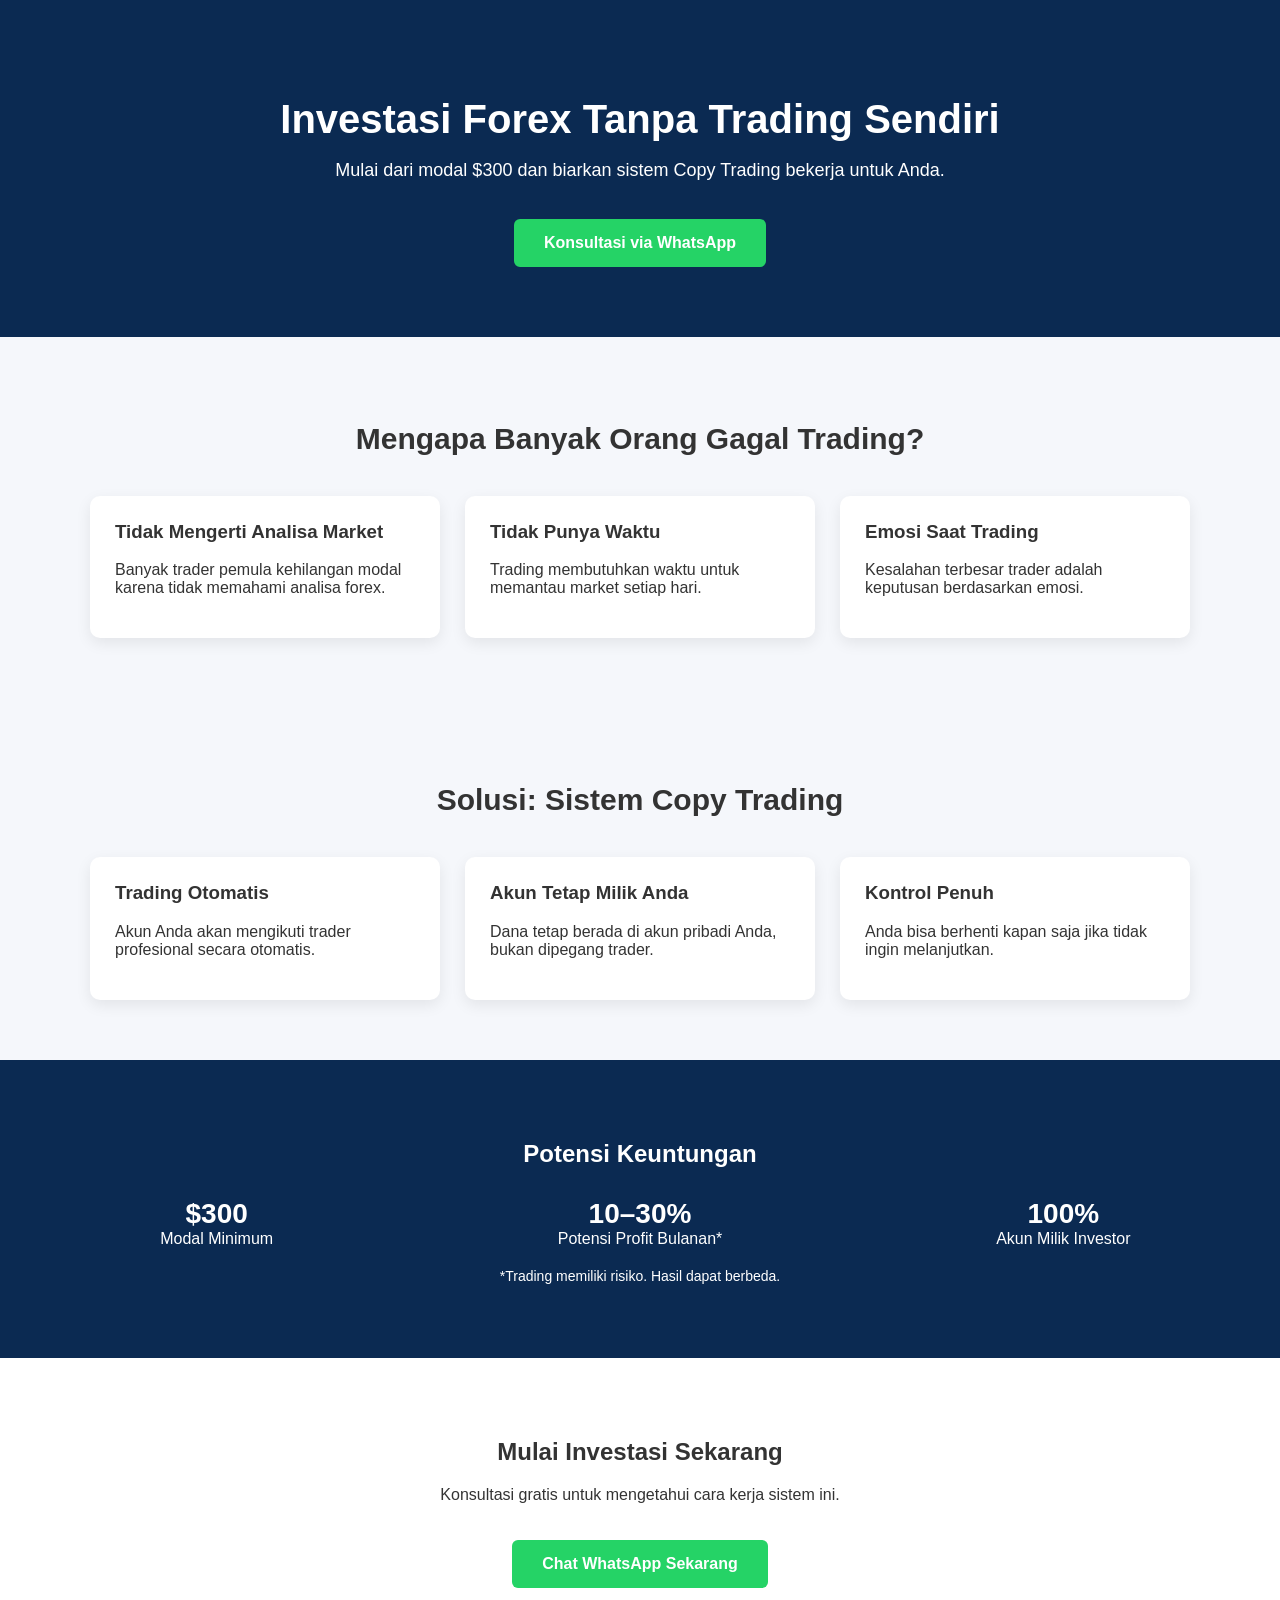
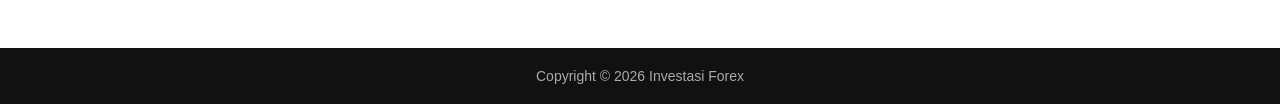
==== index.html @ d02e2322 "Create index.html" ====
<!DOCTYPE html>
<html lang="id">
<head>
<meta charset="UTF-8">
<meta name="viewport" content="width=device-width, initial-scale=1.0">
<title>Investasi Forex Copy Trading</title>

<style>

body{
font-family: Arial, sans-serif;
margin:0;
background:#f5f7fb;
color:#333;
}

.container{
max-width:1100px;
margin:auto;
padding:20px;
}

header{
background:#0b2a52;
color:white;
padding:70px 20px;
text-align:center;
}

header h1{
font-size:40px;
margin-bottom:10px;
}

header p{
font-size:18px;
}

.btn{
display:inline-block;
background:#25D366;
color:white;
padding:15px 30px;
border-radius:6px;
text-decoration:none;
font-weight:bold;
margin-top:20px;
}

.section{
padding:60px 20px;
}

.section h2{
text-align:center;
margin-bottom:40px;
font-size:30px;
}

.grid{
display:grid;
grid-template-columns:repeat(auto-fit,minmax(250px,1fr));
gap:25px;
}

.card{
background:white;
padding:25px;
border-radius:10px;
box-shadow:0 5px 15px rgba(0,0,0,0.08);
}

.card h3{
margin-top:0;
}

.stats{
background:#0b2a52;
color:white;
text-align:center;
padding:60px 20px;
}

.stats h2{
margin-bottom:30px;
}

.stat-grid{
display:grid;
grid-template-columns:repeat(auto-fit,minmax(200px,1fr));
gap:30px;
}

.stat{
font-size:28px;
font-weight:bold;
}

.cta{
background:white;
text-align:center;
padding:60px 20px;
}

.footer{
background:#111;
color:#aaa;
text-align:center;
padding:20px;
font-size:14px;
}

</style>
</head>

<body>

<header>
<h1>Investasi Forex Tanpa Trading Sendiri</h1>
<p>Mulai dari modal $300 dan biarkan sistem Copy Trading bekerja untuk Anda.</p>
<a class="btn" href="https://wa.me/628XXXXXXXXXX">Konsultasi via WhatsApp</a>
</header>

<div class="section container">
<h2>Mengapa Banyak Orang Gagal Trading?</h2>

<div class="grid">

<div class="card">
<h3>Tidak Mengerti Analisa Market</h3>
<p>Banyak trader pemula kehilangan modal karena tidak memahami analisa forex.</p>
</div>

<div class="card">
<h3>Tidak Punya Waktu</h3>
<p>Trading membutuhkan waktu untuk memantau market setiap hari.</p>
</div>

<div class="card">
<h3>Emosi Saat Trading</h3>
<p>Kesalahan terbesar trader adalah keputusan berdasarkan emosi.</p>
</div>

</div>
</div>


<div class="section container">
<h2>Solusi: Sistem Copy Trading</h2>

<div class="grid">

<div class="card">
<h3>Trading Otomatis</h3>
<p>Akun Anda akan mengikuti trader profesional secara otomatis.</p>
</div>

<div class="card">
<h3>Akun Tetap Milik Anda</h3>
<p>Dana tetap berada di akun pribadi Anda, bukan dipegang trader.</p>
</div>

<div class="card">
<h3>Kontrol Penuh</h3>
<p>Anda bisa berhenti kapan saja jika tidak ingin melanjutkan.</p>
</div>

</div>
</div>


<div class="stats">
<h2>Potensi Keuntungan</h2>

<div class="stat-grid">

<div>
<div class="stat">$300</div>
Modal Minimum
</div>

<div>
<div class="stat">10–30%</div>
Potensi Profit Bulanan*
</div>

<div>
<div class="stat">100%</div>
Akun Milik Investor
</div>

</div>

<p style="margin-top:20px;font-size:14px;">*Trading memiliki risiko. Hasil dapat berbeda.</p>
</div>


<div class="cta">
<h2>Mulai Investasi Sekarang</h2>
<p>Konsultasi gratis untuk mengetahui cara kerja sistem ini.</p>

<a class="btn" href="https://wa.me/628XXXXXXXXXX">Chat WhatsApp Sekarang</a>
</div>


<div class="footer">
Copyright © 2026 Investasi Forex
</div>

</body>
</html>
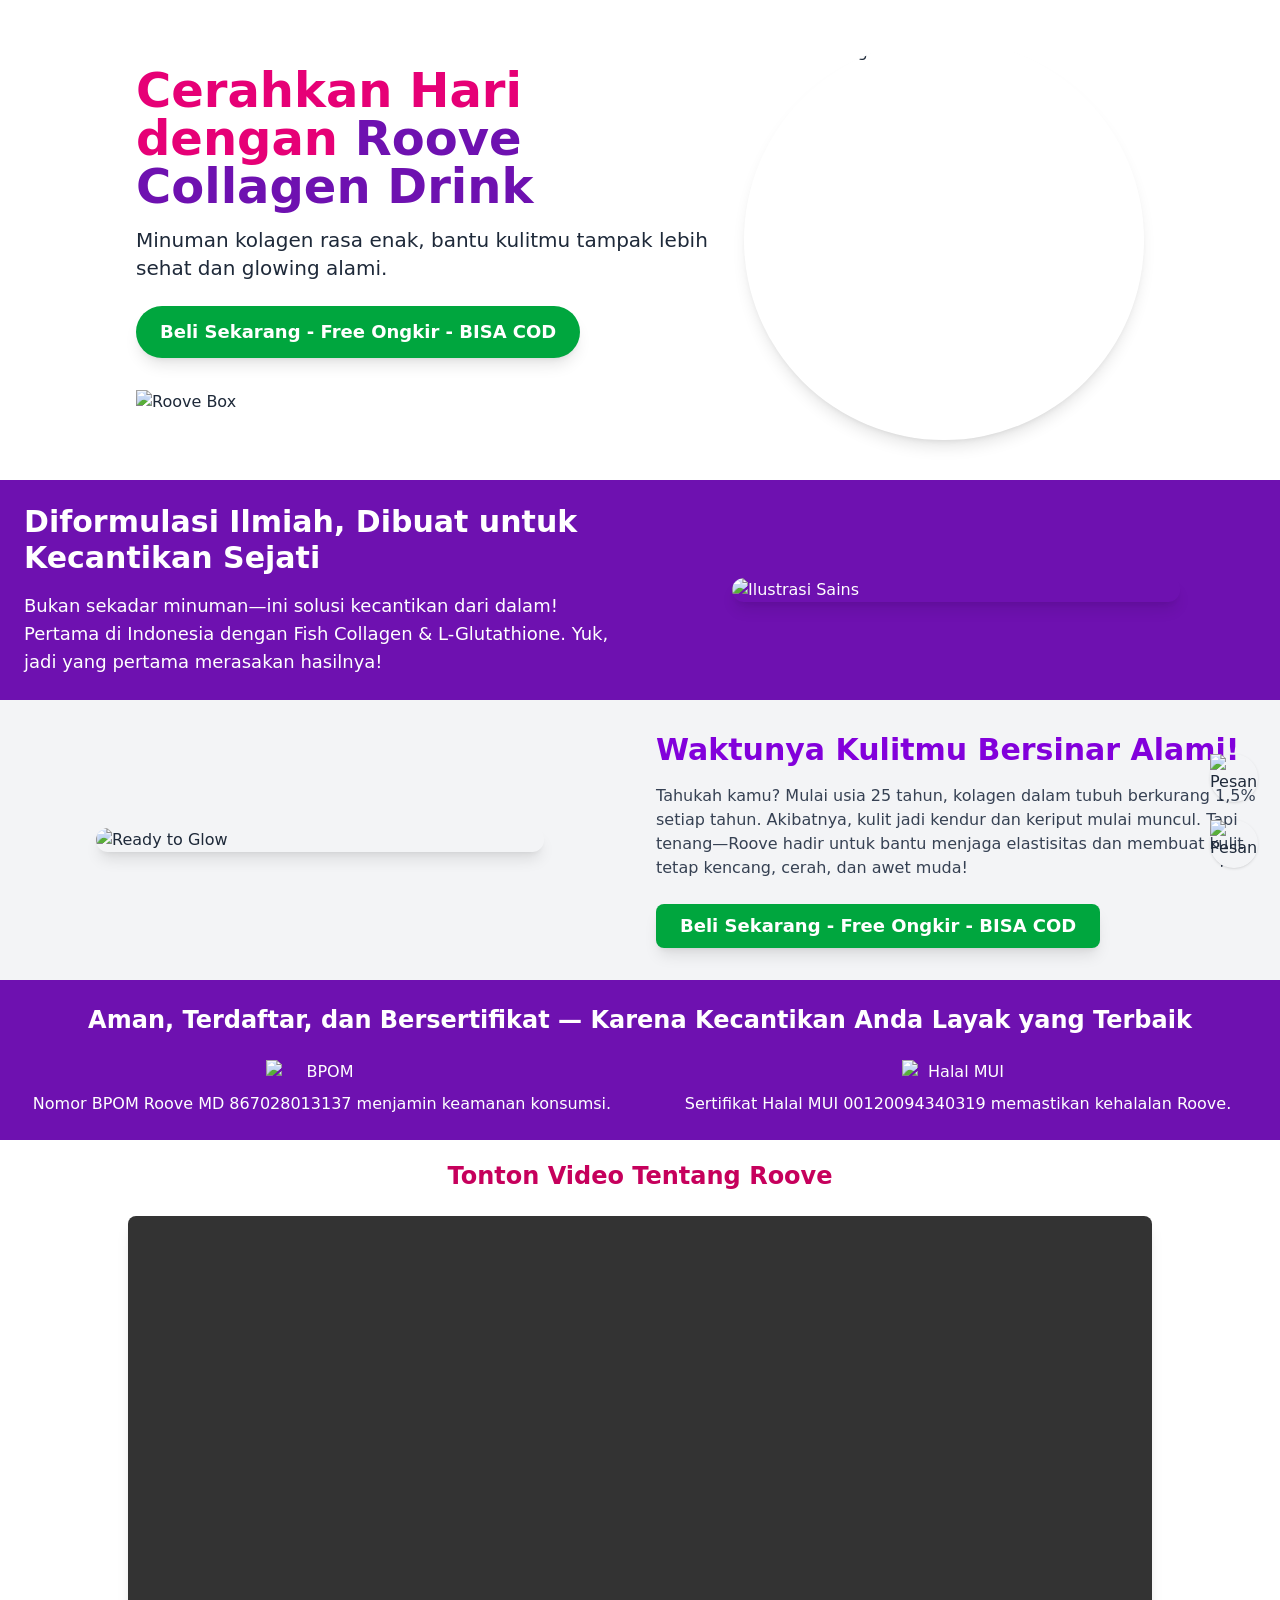
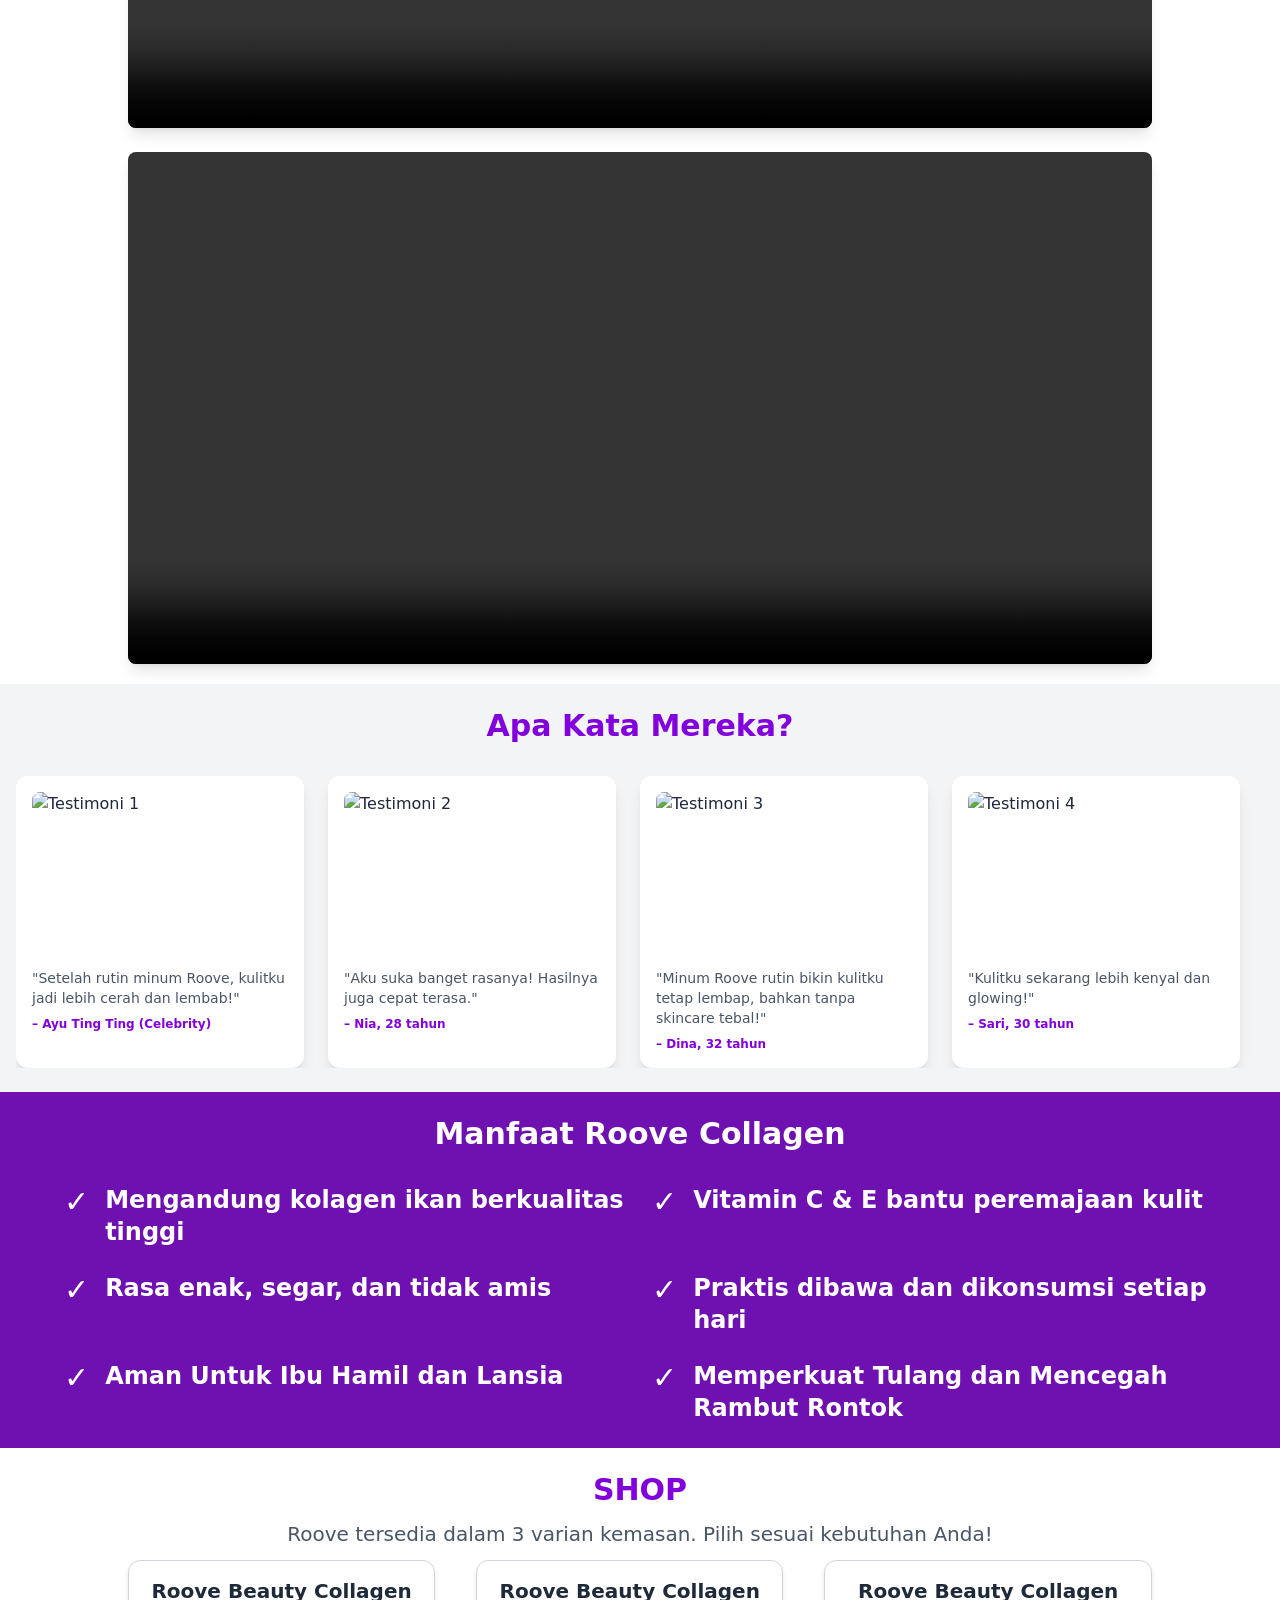
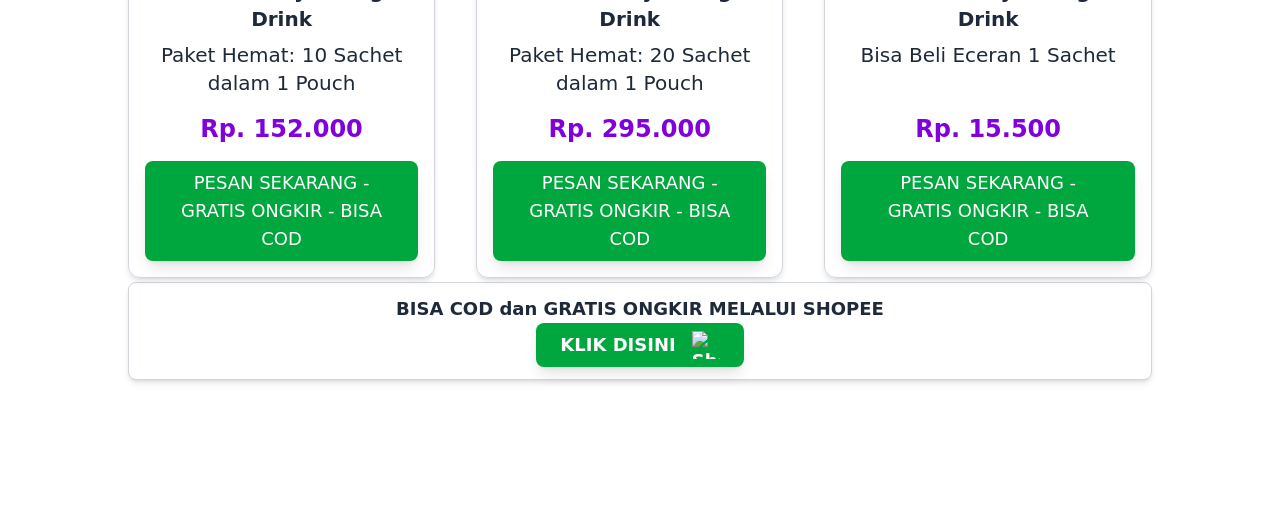
==== commit 5ccaa5a1: "index.html" ====
--- a/index.html
+++ b/index.html
@@ -1,211 +1,761 @@
+
 <!DOCTYPE html>
 <html lang="id">
-<head>
-<meta charset="UTF-8">
-<meta name="viewport" content="width=device-width, initial-scale=1.0">
-<title>Investasi Forex Copy Trading</title>
-
-<style>
-
-body{
-font-family: Arial, sans-serif;
-margin:0;
-background:#f5f7fb;
-color:#333;
-}
-
-.container{
-max-width:1100px;
-margin:auto;
-padding:20px;
-}
-
-header{
-background:#0b2a52;
-color:white;
-padding:70px 20px;
-text-align:center;
-}
-
-header h1{
-font-size:40px;
-margin-bottom:10px;
-}
-
-header p{
-font-size:18px;
-}
-
-.btn{
-display:inline-block;
-background:#25D366;
-color:white;
-padding:15px 30px;
-border-radius:6px;
-text-decoration:none;
-font-weight:bold;
-margin-top:20px;
-}
-
-.section{
-padding:60px 20px;
-}
-
-.section h2{
-text-align:center;
-margin-bottom:40px;
-font-size:30px;
-}
-
-.grid{
-display:grid;
-grid-template-columns:repeat(auto-fit,minmax(250px,1fr));
-gap:25px;
-}
-
-.card{
-background:white;
-padding:25px;
-border-radius:10px;
-box-shadow:0 5px 15px rgba(0,0,0,0.08);
-}
-
-.card h3{
-margin-top:0;
-}
-
-.stats{
-background:#0b2a52;
-color:white;
-text-align:center;
-padding:60px 20px;
-}
-
-.stats h2{
-margin-bottom:30px;
-}
-
-.stat-grid{
-display:grid;
-grid-template-columns:repeat(auto-fit,minmax(200px,1fr));
-gap:30px;
-}
-
-.stat{
-font-size:28px;
-font-weight:bold;
-}
-
-.cta{
-background:white;
-text-align:center;
-padding:60px 20px;
-}
-
-.footer{
-background:#111;
-color:#aaa;
-text-align:center;
-padding:20px;
-font-size:14px;
-}
-
-</style>
-</head>
-
-<body>
-
-<header>
-<h1>Investasi Forex Tanpa Trading Sendiri</h1>
-<p>Mulai dari modal $300 dan biarkan sistem Copy Trading bekerja untuk Anda.</p>
-<a class="btn" href="https://wa.me/628XXXXXXXXXX">Konsultasi via WhatsApp</a>
-</header>
-
-<div class="section container">
-<h2>Mengapa Banyak Orang Gagal Trading?</h2>
-
-<div class="grid">
-
-<div class="card">
-<h3>Tidak Mengerti Analisa Market</h3>
-<p>Banyak trader pemula kehilangan modal karena tidak memahami analisa forex.</p>
-</div>
-
-<div class="card">
-<h3>Tidak Punya Waktu</h3>
-<p>Trading membutuhkan waktu untuk memantau market setiap hari.</p>
-</div>
-
-<div class="card">
-<h3>Emosi Saat Trading</h3>
-<p>Kesalahan terbesar trader adalah keputusan berdasarkan emosi.</p>
-</div>
-
-</div>
-</div>
-
-
-<div class="section container">
-<h2>Solusi: Sistem Copy Trading</h2>
-
-<div class="grid">
-
-<div class="card">
-<h3>Trading Otomatis</h3>
-<p>Akun Anda akan mengikuti trader profesional secara otomatis.</p>
-</div>
-
-<div class="card">
-<h3>Akun Tetap Milik Anda</h3>
-<p>Dana tetap berada di akun pribadi Anda, bukan dipegang trader.</p>
-</div>
-
-<div class="card">
-<h3>Kontrol Penuh</h3>
-<p>Anda bisa berhenti kapan saja jika tidak ingin melanjutkan.</p>
-</div>
-
-</div>
-</div>
-
-
-<div class="stats">
-<h2>Potensi Keuntungan</h2>
-
-<div class="stat-grid">
-
-<div>
-<div class="stat">$300</div>
-Modal Minimum
-</div>
-
-<div>
-<div class="stat">10–30%</div>
-Potensi Profit Bulanan*
-</div>
-
-<div>
-<div class="stat">100%</div>
-Akun Milik Investor
-</div>
-
-</div>
-
-<p style="margin-top:20px;font-size:14px;">*Trading memiliki risiko. Hasil dapat berbeda.</p>
-</div>
-
-
-<div class="cta">
-<h2>Mulai Investasi Sekarang</h2>
-<p>Konsultasi gratis untuk mengetahui cara kerja sistem ini.</p>
-
-<a class="btn" href="https://wa.me/628XXXXXXXXXX">Chat WhatsApp Sekarang</a>
-</div>
-
-
-<div class="footer">
-Copyright © 2026 Investasi Forex
-</div>
-
-</body>
+  <head>
+    <meta charset="UTF-8" />
+    <meta name="viewport" content="width=device-width, initial-scale=1.0" />
+    <meta
+      name="description"
+      content="Dapatkan kulit glowing dan sehat dengan Roove Collagen Drink asli! Promo gratis ongkir + bonus eksklusif. Hubungi kami via WhatsApp atau beli di Shopee sekarang!"
+    />
+    <meta
+      name="keywords"
+      content="Roove Collagen, Minuman Kolagen, Roove Asli, Roove untuk Glowing, Jual Roove, Gratis Ongkir Roove"
+    />
+    <meta name="author" content="Toko Kecantikan Glowing" />
+    <title>Roove Collagen Asli | Glowing Lebih Cepat | Gratis Ongkir</title>
+    <link href="output.css" rel="stylesheet" />
+    <link rel="icon" type="image/png" href="./assets/favicon.jpg" />
+
+    <!-- Framer Motion -->
+    <script src="https://unpkg.com/framer-motion@11.0.3/dist/framer-motion.js"></script>
+
+    <!-- Google tag (gtag.js) -->
+    <script
+      async
+      src="https://www.googletagmanager.com/gtag/js?id=AW-17165045891"
+    ></script>
+    <script>
+      window.dataLayer = window.dataLayer || [];
+      function gtag() {
+        dataLayer.push(arguments);
+      }
+      gtag('js', new Date());
+
+      gtag('config', 'AW-17165045891');
+    </script>
+
+    <style>
+      .fixed-action {
+        position: fixed;
+        bottom: 10px;
+        right: 10px;
+        z-index: 50;
+      }
+      .fixed-action a {
+        margin-bottom: 10px;
+      }
+
+      /* Custom scrollbar */
+      ::-webkit-scrollbar {
+        width: 8px;
+      }
+      ::-webkit-scrollbar-track {
+        background: #f1f1f1;
+      }
+      ::-webkit-scrollbar-thumb {
+        background: #9333ea;
+        border-radius: 4px;
+      }
+      ::-webkit-scrollbar-thumb:hover {
+        background: #7c3aed;
+      }
+
+      /* Smooth scrolling */
+      html {
+        scroll-behavior: smooth;
+      }
+
+      /* Animation classes */
+      .fade-in {
+        opacity: 0;
+        transform: translateY(30px);
+        transition: all 0.8s ease-out;
+      }
+
+      .fade-in.visible {
+        opacity: 1;
+        transform: translateY(0);
+      }
+
+      .slide-in-left {
+        opacity: 0;
+        transform: translateX(-50px);
+        transition: all 0.8s ease-out;
+      }
+
+      .slide-in-left.visible {
+        opacity: 1;
+        transform: translateX(0);
+      }
+
+      .slide-in-right {
+        opacity: 0;
+        transform: translateX(50px);
+        transition: all 0.8s ease-out;
+      }
+
+      .slide-in-right.visible {
+        opacity: 1;
+        transform: translateX(0);
+      }
+
+      .scale-in {
+        opacity: 0;
+        transform: scale(0.8);
+        transition: all 0.6s ease-out;
+      }
+
+      .scale-in.visible {
+        opacity: 1;
+        transform: scale(1);
+      }
+
+      .bounce-in {
+        opacity: 0;
+        transform: scale(0.3);
+        transition: all 0.6s cubic-bezier(0.68, -0.55, 0.265, 1.55);
+      }
+
+      .bounce-in.visible {
+        opacity: 1;
+        transform: scale(1);
+      }
+
+      /* Hover effects */
+      .hover-lift {
+        transition: all 0.3s ease;
+      }
+
+      .hover-lift:hover {
+        transform: translateY(-10px);
+        box-shadow: 0 20px 40px rgba(0, 0, 0, 0.1);
+      }
+
+      .hover-glow {
+        transition: all 0.3s ease;
+      }
+
+      .hover-glow:hover {
+        box-shadow: 0 0 30px rgba(147, 51, 234, 0.3);
+      }
+
+      /* Floating animation */
+      @keyframes float {
+        0%,
+        100% {
+          transform: translateY(0px);
+        }
+        50% {
+          transform: translateY(-20px);
+        }
+      }
+
+      .float {
+        animation: float 6s ease-in-out infinite;
+      }
+
+      /* Pulse glow */
+      @keyframes pulse-glow {
+        0%,
+        100% {
+          box-shadow: 0 0 20px rgba(147, 51, 234, 0.3);
+        }
+        50% {
+          box-shadow: 0 0 40px rgba(147, 51, 234, 0.6);
+        }
+      }
+
+      .pulse-glow {
+        animation: pulse-glow 2s ease-in-out infinite;
+      }
+
+      /* Stagger animation for testimonials */
+      .stagger-item {
+        opacity: 0;
+        transform: translateY(30px);
+        transition: all 0.6s ease-out;
+      }
+
+      .stagger-item.visible {
+        opacity: 1;
+        transform: translateY(0);
+      }
+
+      /* Stagger delay */
+      .stagger-item:nth-child(1) {
+        transition-delay: 0.1s;
+      }
+      .stagger-item:nth-child(2) {
+        transition-delay: 0.2s;
+      }
+      .stagger-item:nth-child(3) {
+        transition-delay: 0.3s;
+      }
+      .stagger-item:nth-child(4) {
+        transition-delay: 0.4s;
+      }
+      .stagger-item:nth-child(5) {
+        transition-delay: 0.5s;
+      }
+      .stagger-item:nth-child(6) {
+        transition-delay: 0.6s;
+      }
+      .stagger-item:nth-child(7) {
+        transition-delay: 0.7s;
+      }
+    </style>
+  </head>
+  <body class="bg-white text-gray-800">
+    <!-- Hero Section -->
+    <section id="hero" class="py-10 px-4 text-center overflow-hidden">
+      <div
+        class="container mx-auto flex flex-col md:flex-row-reverse items-center justify-center gap-8 text-center md:text-left"
+      >
+        <!-- Gambar Ayu -->
+        <div class="fade-in slide-in-right">
+          <img
+            src="./assets/ayu-ting-ting.webp"
+            alt="Ayu Ting Ting"
+            class="w-80 h-80 md:w-[400px] md:h-[400px] rounded-full mx-auto md:mx-0 shadow-lg hover-lift float"
+          />
+        </div>
+
+        <!-- Konten Teks -->
+        <div class="max-w-xl fade-in slide-in-left">
+          <h1 class="text-3xl md:text-5xl font-bold text-pink-600">
+            Cerahkan Hari dengan
+            <span class="text-purple-800"> Roove Collagen Drink </span>
+          </h1>
+          <p class="mt-4 text-lg md:text-xl">
+            Minuman kolagen rasa enak, bantu kulitmu tampak lebih sehat dan
+            glowing alami.
+          </p>
+          <a
+            href="https://wa.me/6285883875292"
+            class="mt-6 inline-block bg-green-600 hover:bg-green-700 text-white font-semibold py-3 px-6 rounded-full shadow-lg transition-all duration-300 hover:scale-105 text-[14px] md:text-lg active:scale-95 animate-pulse hover-glow pulse-glow"
+          >
+            Beli Sekarang - Free Ongkir - BISA COD
+          </a>
+
+          <!-- Gambar Produk -->
+          <div class="mt-8 scale-in">
+            <img
+              src="./assets/roove-minuman-kecantikan.webp"
+              alt="Roove Box"
+              class="mx-auto md:mx-0 w-full md:w-1/2 max-w-md object-cover hover-lift"
+            />
+          </div>
+        </div>
+      </div>
+    </section>
+
+    <!-- Diformulasi Ilmiah, Dibuat untuk Kecantikan Sejati Section -->
+    <section class="bg-purple-800 text-white py-6 overflow-hidden">
+      <div
+        class="container mx-auto px-6 grid md:grid-cols-2 gap-8 items-center"
+      >
+        <div class="fade-in slide-in-left">
+          <h2 class="text-3xl font-bold mb-4">
+            Diformulasi Ilmiah, Dibuat untuk Kecantikan Sejati
+          </h2>
+          <p class="text-lg">
+            Bukan sekadar minuman—ini solusi kecantikan dari dalam! Pertama di
+            Indonesia dengan Fish Collagen & L-Glutathione. Yuk, jadi yang
+            pertama merasakan hasilnya!
+          </p>
+        </div>
+        <div class="flex justify-center fade-in slide-in-right">
+          <img
+            src="./assets/isi-roove.webp"
+            alt="Ilustrasi Sains"
+            class="w-full max-w-md rounded-xl shadow-lg hover-lift"
+          />
+        </div>
+      </div>
+    </section>
+
+    <!-- Waktunya Kulitmu Bersinar Alami! Section -->
+    <section class="bg-gray-100 py-8 overflow-hidden">
+      <div
+        class="container mx-auto px-4 grid md:grid-cols-2 gap-8 items-center"
+      >
+        <div class="fade-in slide-in-left">
+          <img
+            src="./assets/glowing.webp"
+            alt="Ready to Glow"
+            class="w-full max-w-md mx-auto rounded-xl shadow-lg hover-lift"
+          />
+        </div>
+        <div class="fade-in slide-in-right">
+          <h2 class="text-3xl font-bold text-purple-700 mb-4">
+            Waktunya Kulitmu Bersinar Alami!
+          </h2>
+          <p class="text-gray-700 mb-6">
+            Tahukah kamu? Mulai usia 25 tahun, kolagen dalam tubuh berkurang
+            1,5% setiap tahun. Akibatnya, kulit jadi kendur dan keriput mulai
+            muncul. Tapi tenang—Roove hadir untuk bantu menjaga elastisitas dan
+            membuat kulit tetap kencang, cerah, dan awet muda!
+          </p>
+          <a
+            href="https://wa.me/6285883875292"
+            class="inline-block bg-green-600 hover:bg-green-700 text-white font-semibold shadow-lg transition-all duration-300 hover:scale-105 py-2 px-6 rounded-lg text-[14px] md:text-lg active:scale-95 animate-pulse hover-glow"
+            >Beli Sekarang - Free Ongkir - BISA COD</a
+          >
+        </div>
+      </div>
+    </section>
+
+    <!-- Sertifikasi Section -->
+    <section class="bg-purple-800 text-white py-6 overflow-hidden">
+      <div class="container mx-auto px-4 text-center">
+        <h2 class="text-2xl font-bold mb-6 fade-in">
+          Aman, Terdaftar, dan Bersertifikat — Karena Kecantikan Anda Layak yang
+          Terbaik
+        </h2>
+        <div class="grid grid-cols-1 md:grid-cols-2 gap-6">
+          <div class="fade-in scale-in">
+            <img
+              src="./assets/BPOM.webp"
+              alt="BPOM"
+              class="mx-auto max-w-28 mb-2 hover-lift"
+            />
+            <p class="text-md">
+              Nomor BPOM Roove MD 867028013137 menjamin keamanan konsumsi.
+            </p>
+          </div>
+          <div class="fade-in scale-in">
+            <img
+              src="./assets/halal.webp"
+              alt="Halal MUI"
+              class="mx-auto max-w-28 mb-2 hover-lift"
+            />
+            <p class="text-md">
+              Sertifikat Halal MUI 00120094340319 memastikan kehalalan Roove.
+            </p>
+          </div>
+        </div>
+      </div>
+    </section>
+
+    <!-- Video Section -->
+    <section class="bg-white py-5 overflow-hidden">
+      <div class="container mx-auto text-center px-4">
+        <h3 class="text-2xl font-bold text-pink-700 mb-6 fade-in">
+          Tonton Video Tentang Roove
+        </h3>
+
+        <div class="space-y-6 max-w-5xl mx-auto">
+          <div class="fade-in slide-in-left">
+            <video
+              class="w-full rounded-lg shadow-lg hover-lift"
+              src="./assets/liputan-roove.mp4"
+              autoplay
+              controls
+              loop
+            ></video>
+          </div>
+          <div class="fade-in slide-in-right">
+            <video
+              class="w-full rounded-lg shadow-lg hover-lift"
+              src="./assets/Testimoni1.mp4"
+              autoplay
+              controls
+              loop
+            ></video>
+          </div>
+        </div>
+      </div>
+    </section>
+
+    <!-- Testimoni Section -->
+    <section class="bg-gray-100 py-6 overflow-hidden">
+      <div class="container mx-auto px-4">
+        <h2 class="text-3xl font-bold text-center text-purple-700 mb-8 fade-in">
+          Apa Kata Mereka?
+        </h2>
+
+        <div class="overflow-x-auto">
+          <div class="flex gap-6 w-max">
+            <!-- Testimoni 1 -->
+            <div
+              class="bg-white shadow-lg rounded-xl p-4 w-72 flex-shrink-0 stagger-item hover-lift hover-glow"
+            >
+              <img
+                src="./assets/ayu-ting-ting.webp"
+                alt="Testimoni 1"
+                class="rounded-lg mb-4 w-full h-40 object-cover"
+              />
+              <p class="text-sm text-gray-600 mb-2">
+                "Setelah rutin minum Roove, kulitku jadi lebih cerah dan
+                lembab!"
+              </p>
+              <p class="text-xs font-semibold text-purple-700">
+                – Ayu Ting Ting (Celebrity)
+              </p>
+            </div>
+
+            <!-- Testimoni 2 -->
+            <div
+              class="bg-white shadow-lg rounded-xl p-4 w-72 flex-shrink-0 stagger-item hover-lift hover-glow"
+            >
+              <img
+                src="./assets/testimoni2.webp"
+                alt="Testimoni 2"
+                class="rounded-lg mb-4 w-full h-40 object-cover"
+              />
+              <p class="text-sm text-gray-600 mb-2">
+                "Aku suka banget rasanya! Hasilnya juga cepat terasa."
+              </p>
+              <p class="text-xs font-semibold text-purple-700">
+                – Nia, 28 tahun
+              </p>
+            </div>
+
+            <!-- Testimoni 3 -->
+            <div
+              class="bg-white shadow-lg rounded-xl p-4 w-72 flex-shrink-0 stagger-item hover-lift hover-glow"
+            >
+              <img
+                src="./assets/testimoni3.webp"
+                alt="Testimoni 3"
+                class="rounded-lg mb-4 w-full h-40 object-cover"
+              />
+              <p class="text-sm text-gray-600 mb-2">
+                "Minum Roove rutin bikin kulitku tetap lembap, bahkan tanpa
+                skincare tebal!"
+              </p>
+              <p class="text-xs font-semibold text-purple-700">
+                – Dina, 32 tahun
+              </p>
+            </div>
+
+            <!-- Testimoni 4 -->
+            <div
+              class="bg-white shadow-lg rounded-xl p-4 w-72 flex-shrink-0 stagger-item hover-lift hover-glow"
+            >
+              <img
+                src="./assets/testimoni4.webp"
+                alt="Testimoni 4"
+                class="rounded-lg mb-4 w-full h-40 object-cover"
+              />
+              <p class="text-sm text-gray-600 mb-2">
+                "Kulitku sekarang lebih kenyal dan glowing!"
+              </p>
+              <p class="text-xs font-semibold text-purple-700">
+                – Sari, 30 tahun
+              </p>
+            </div>
+
+            <!-- Testimoni 5 -->
+            <div
+              class="bg-white shadow-lg rounded-xl p-4 w-72 flex-shrink-0 stagger-item hover-lift hover-glow"
+            >
+              <img
+                src="./assets/testimoni5.webp"
+                alt="Testimoni 3"
+                class="rounded-lg mb-4 w-full h-40 object-cover"
+              />
+              <p class="text-sm text-gray-600 mb-2">
+                "Roove bantu banget jaga kelembapan kulitku!"
+              </p>
+              <p class="text-xs font-semibold text-purple-700">
+                – Sri, 38 tahun
+              </p>
+            </div>
+
+            <!-- Testimoni 6 -->
+            <div
+              class="bg-white shadow-lg rounded-xl p-4 w-72 flex-shrink-0 stagger-item hover-lift hover-glow"
+            >
+              <img
+                src="./assets/testimoni6.webp"
+                alt="Testimoni 3"
+                class="rounded-lg mb-4 w-full h-40 object-cover"
+              />
+              <p class="text-sm text-gray-600 mb-2">
+                "Roove benar-benar bikin kulit terasa lebih halus dan
+                terhidrasi!"
+              </p>
+              <p class="text-xs font-semibold text-purple-700">
+                – Bilqis, 26 tahun
+              </p>
+            </div>
+
+            <!-- Testimoni 7 -->
+            <div
+              class="bg-white shadow-lg rounded-xl p-4 w-72 flex-shrink-0 stagger-item hover-lift hover-glow"
+            >
+              <img
+                src="./assets/testimoni1.webp"
+                alt="Testimoni 3"
+                class="rounded-lg mb-4 w-full h-40 object-cover"
+              />
+              <p class="text-sm text-gray-600 mb-2">
+                "Kulitku sekarang terasa lebih segar dan nggak gampang kering,
+                semua berkat Roove!"
+              </p>
+              <p class="text-xs font-semibold text-purple-700">
+                – Dewi, 40 tahun
+              </p>
+            </div>
+          </div>
+        </div>
+      </div>
+    </section>
+
+    <!-- Manfaat Section -->
+    <section id="manfaat" class="py-6 px-6 bg-purple-800 overflow-hidden">
+      <h2 class="text-2xl md:text-3xl font-bold text-center text-white fade-in">
+        Manfaat Roove Collagen
+      </h2>
+      <div class="grid md:grid-cols-2 gap-4 md:gap-6 mt-8 max-w-6xl mx-auto">
+        <div
+          class="flex items-start space-x-4 text-white fade-in slide-in-left"
+        >
+          <span class="text-white text-3xl">✓</span>
+          <p class="text-lg md:text-2xl font-bold">
+            Mengandung kolagen ikan berkualitas tinggi
+          </p>
+        </div>
+        <div
+          class="flex items-start space-x-4 text-white fade-in slide-in-right"
+        >
+          <span class="text-white text-3xl">✓</span>
+          <p class="text-lg md:text-2xl font-bold">
+            Vitamin C & E bantu peremajaan kulit
+          </p>
+        </div>
+        <div
+          class="flex items-start space-x-4 text-white fade-in slide-in-left"
+        >
+          <span class="text-white text-3xl">✓</span>
+          <p class="text-lg md:text-2xl font-bold">
+            Rasa enak, segar, dan tidak amis
+          </p>
+        </div>
+        <div
+          class="flex items-start space-x-4 text-white fade-in slide-in-right"
+        >
+          <span class="text-white text-3xl">✓</span>
+          <p class="text-lg md:text-2xl font-bold">
+            Praktis dibawa dan dikonsumsi setiap hari
+          </p>
+        </div>
+        <div
+          class="flex items-start space-x-4 text-white fade-in slide-in-left"
+        >
+          <span class="text-white text-3xl">✓</span>
+          <p class="text-lg md:text-2xl font-bold">
+            Aman Untuk Ibu Hamil dan Lansia
+          </p>
+        </div>
+        <div
+          class="flex items-start space-x-4 text-white fade-in slide-in-right"
+        >
+          <span class="text-white text-3xl">✓</span>
+          <p class="text-lg md:text-2xl font-bold">
+            Memperkuat Tulang dan Mencegah Rambut Rontok
+          </p>
+        </div>
+      </div>
+    </section>
+
+    <!-- SHOP Section -->
+    <section class="relative bg-white py-6 overflow-hidden" id="order">
+      <div class="container max-w-screen-lg mx-auto text-center relative z-10">
+        <h2 class="text-3xl font-bold text-purple-700 mb-3 fade-in">SHOP</h2>
+        <p class="text-xl mb-3 text-gray-600 fade-in">
+          Roove tersedia dalam 3 varian kemasan. Pilih sesuai kebutuhan Anda!
+        </p>
+        <div
+          class="flex flex-col items-center md:flex-row md:items-stretch flex-wrap justify-between gap-3"
+        >
+          <!-- Card 1 -->
+          <div
+            class="border border-gray-300 rounded-xl p-4 shadow-md w-[330px] md:w-[48%] lg:w-[30%] fade-in slide-in-left hover-lift hover-glow"
+          >
+            <h3 class="text-xl font-semibold mb-2">
+              Roove Beauty Collagen Drink
+            </h3>
+            <p class="mb-4 text-xl">Paket Hemat: 10 Sachet dalam 1 Pouch</p>
+            <p class="text-2xl font-bold text-purple-700 mb-4">Rp. 152.000</p>
+            <a
+              href="https://wa.me/6285883875292"
+              class="inline-block bg-green-600 hover:bg-green-700 text-white py-2 px-6 rounded-lg shadow-lg transition-all duration-300 hover:scale-105 text-lg active:scale-95 animate-pulse hover-glow"
+            >
+              PESAN SEKARANG - GRATIS ONGKIR - BISA COD
+            </a>
+          </div>
+
+          <!-- Card 2 -->
+          <div
+            class="border border-gray-300 rounded-xl p-4 shadow-md w-[330px] md:w-[48%] lg:w-[30%] fade-in scale-in hover-lift hover-glow"
+          >
+            <h3 class="text-xl font-semibold mb-2">
+              Roove Beauty Collagen Drink
+            </h3>
+            <p class="mb-4 text-xl">Paket Hemat: 20 Sachet dalam 1 Pouch</p>
+            <p class="text-2xl font-bold text-purple-700 mb-4">Rp. 295.000</p>
+            <a
+              href="https://wa.me/6285883875292"
+              class="inline-block bg-green-600 hover:bg-green-700 text-white py-2 px-6 rounded-lg shadow-lg transition-all duration-300 hover:scale-105 text-lg active:scale-95 animate-pulse hover-glow"
+            >
+              PESAN SEKARANG - GRATIS ONGKIR - BISA COD
+            </a>
+          </div>
+
+          <!-- Card 3 (Tambahan) -->
+          <div
+            class="border border-gray-300 rounded-xl p-4 shadow-md w-[330px] md:w-[48%] lg:w-[32%] fade-in slide-in-right hover-lift hover-glow"
+          >
+            <h3 class="text-xl font-semibold mb-2">
+              Roove Beauty Collagen Drink
+            </h3>
+            <p class="mb-4 text-xl">Bisa Beli Eceran 1 Sachet</p>
+            <p class="text-2xl font-bold text-purple-700 mt-11">Rp. 15.500</p>
+            <a
+              href="https://wa.me/6285883875292"
+              class="inline-block bg-green-600 hover:bg-green-700 text-white py-2 px-6 rounded-lg shadow-lg transition-all duration-300 hover:scale-105 text-lg active:scale-95 animate-pulse hover-glow mt-4"
+            >
+              PESAN SEKARANG - GRATIS ONGKIR - BISA COD
+            </a>
+          </div>
+        </div>
+      </div>
+
+      <!-- 👇 Ditaruh di luar .container agar bisa full width -->
+      <p
+        class="bg-white text-lg shadow-md p-3 mt-1 w-[330px] md:w-[1024px] mx-auto rounded-lg text-center border-t border-b border-gray-300 border-[1px] font-bold fade-in bounce-in"
+      >
+        BISA COD dan GRATIS ONGKIR MELALUI SHOPEE <br />
+        <a
+          href="https://s.shopee.co.id/4AnkvBBvrE"
+          target="_blank"
+          class="relative z-[99] inline-flex bg-green-600 hover:bg-green-700 text-white py-2 px-6 rounded-lg shadow-lg active:scale-95 animate-pulse gap-4 hover-glow transition-all duration-300 hover:scale-105"
+        >
+          KLIK DISINI
+          <img src="./assets/shopee.webp" alt="Shopee" class="w-7 h-7" />
+        </a>
+      </p>
+    </section>
+
+    <!-- Fixed WhatsApp & Shopee -->
+    <div
+      class="fixed-action flex flex-col items-end gap-2 w-screen mx-auto p-3"
+    >
+      <a
+        href="https://wa.me/6285883875292"
+        target="_blank"
+        class="rounded-full shadow hover:opacity-80 transition-all duration-300 hover:scale-110"
+      >
+        <img
+          src="./assets/whatsapp.webp"
+          alt="Pesan via WhatsApp"
+          class="w-12 h-12 object-contain"
+        />
+      </a>
+
+      <a
+        href="https://s.shopee.co.id/4AnkvBBvrE"
+        target="_blank"
+        class="rounded-full shadow hover:opacity-80 transition-all duration-300 hover:scale-110"
+      >
+        <img
+          src="./assets/shopee.webp"
+          alt="Pesan via Shopee"
+          class="w-12 h-12 object-contain"
+        />
+      </a>
+    </div>
+
+    <!-- Footer -->
+    <div class="bg-black text-center p-4 mt-10 text-sm text-white z-50 fade-in">
+      &copy; 2025 Distributor Resmi Roove Collagen Drink. Developed by Ilman.
+      All Rights Reserved.
+    </div>
+
+    <!-- JavaScript for Framer Motion-like animations -->
+    <script>
+      // Intersection Observer for scroll animations
+      const observerOptions = {
+        threshold: 0.1,
+        rootMargin: '0px 0px -50px 0px',
+      };
+
+      const observer = new IntersectionObserver((entries) => {
+        entries.forEach((entry) => {
+          if (entry.isIntersecting) {
+            entry.target.classList.add('visible');
+          }
+        });
+      }, observerOptions);
+
+      // Observe all animated elements
+      document.addEventListener('DOMContentLoaded', () => {
+        const animatedElements = document.querySelectorAll(
+          '.fade-in, .slide-in-left, .slide-in-right, .scale-in, .bounce-in, .stagger-item'
+        );
+        animatedElements.forEach((el) => observer.observe(el));
+
+        // Add stagger animation delay
+        const staggerItems = document.querySelectorAll('.stagger-item');
+        staggerItems.forEach((item, index) => {
+          item.style.transitionDelay = `${index * 0.1}s`;
+        });
+      });
+
+      // Smooth scroll for anchor links
+      document.querySelectorAll('a[href^="#"]').forEach((anchor) => {
+        anchor.addEventListener('click', function (e) {
+          e.preventDefault();
+          const target = document.querySelector(this.getAttribute('href'));
+          if (target) {
+            target.scrollIntoView({
+              behavior: 'smooth',
+              block: 'start',
+            });
+          }
+        });
+      });
+
+      // Add hover effects to buttons
+      document
+        .querySelectorAll('a[href*="wa.me"], a[href*="shopee"]')
+        .forEach((button) => {
+          button.addEventListener('mouseenter', function () {
+            this.style.transform = 'scale(1.05) translateY(-2px)';
+          });
+
+          button.addEventListener('mouseleave', function () {
+            this.style.transform = 'scale(1) translateY(0)';
+          });
+        });
+
+      // Parallax effect for hero image
+      window.addEventListener('scroll', () => {
+        const scrolled = window.pageYOffset;
+        const heroImage = document.querySelector('#hero img');
+        if (heroImage) {
+          const rate = scrolled * -0.5;
+          heroImage.style.transform = `translateY(${rate}px)`;
+        }
+      });
+
+      // Add loading animation
+      window.addEventListener('load', () => {
+        document.body.classList.add('loaded');
+
+        // Animate hero elements on load
+        const heroElements = document.querySelectorAll(
+          '#hero .fade-in, #hero .slide-in-left, #hero .slide-in-right, #hero .scale-in'
+        );
+        heroElements.forEach((el, index) => {
+          setTimeout(() => {
+            el.classList.add('visible');
+          }, index * 200);
+        });
+      });
+    </script>
+  </body>
 </html>
--- a/output.css
+++ b/output.css
@@ -0,0 +1,815 @@
+/*! tailwindcss v4.1.5 | MIT License | https://tailwindcss.com */
+@layer properties;
+@layer theme, base, components, utilities;
+@layer theme {
+  :root, :host {
+    --font-sans: ui-sans-serif, system-ui, sans-serif, "Apple Color Emoji",
+      "Segoe UI Emoji", "Segoe UI Symbol", "Noto Color Emoji";
+    --font-mono: ui-monospace, SFMono-Regular, Menlo, Monaco, Consolas, "Liberation Mono",
+      "Courier New", monospace;
+    --color-green-600: oklch(62.7% 0.194 149.214);
+    --color-green-700: oklch(52.7% 0.154 150.069);
+    --color-purple-700: oklch(49.6% 0.265 301.924);
+    --color-purple-800: oklch(43.8% 0.218 303.724);
+    --color-pink-600: oklch(59.2% 0.249 0.584);
+    --color-pink-700: oklch(52.5% 0.223 3.958);
+    --color-gray-100: oklch(96.7% 0.003 264.542);
+    --color-gray-300: oklch(87.2% 0.01 258.338);
+    --color-gray-600: oklch(44.6% 0.03 256.802);
+    --color-gray-700: oklch(37.3% 0.034 259.733);
+    --color-gray-800: oklch(27.8% 0.033 256.848);
+    --color-black: #000;
+    --color-white: #fff;
+    --spacing: 0.25rem;
+    --breakpoint-lg: 64rem;
+    --container-md: 28rem;
+    --container-xl: 36rem;
+    --container-5xl: 64rem;
+    --container-6xl: 72rem;
+    --text-xs: 0.75rem;
+    --text-xs--line-height: calc(1 / 0.75);
+    --text-sm: 0.875rem;
+    --text-sm--line-height: calc(1.25 / 0.875);
+    --text-lg: 1.125rem;
+    --text-lg--line-height: calc(1.75 / 1.125);
+    --text-xl: 1.25rem;
+    --text-xl--line-height: calc(1.75 / 1.25);
+    --text-2xl: 1.5rem;
+    --text-2xl--line-height: calc(2 / 1.5);
+    --text-3xl: 1.875rem;
+    --text-3xl--line-height: calc(2.25 / 1.875);
+    --text-5xl: 3rem;
+    --text-5xl--line-height: 1;
+    --font-weight-semibold: 600;
+    --font-weight-bold: 700;
+    --radius-lg: 0.5rem;
+    --radius-xl: 0.75rem;
+    --animate-pulse: pulse 2s cubic-bezier(0.4, 0, 0.6, 1) infinite;
+    --default-transition-duration: 150ms;
+    --default-transition-timing-function: cubic-bezier(0.4, 0, 0.2, 1);
+    --default-font-family: var(--font-sans);
+    --default-mono-font-family: var(--font-mono);
+  }
+}
+@layer base {
+  *, ::after, ::before, ::backdrop, ::file-selector-button {
+    box-sizing: border-box;
+    margin: 0;
+    padding: 0;
+    border: 0 solid;
+  }
+  html, :host {
+    line-height: 1.5;
+    -webkit-text-size-adjust: 100%;
+    tab-size: 4;
+    font-family: var(--default-font-family, ui-sans-serif, system-ui, sans-serif, "Apple Color Emoji", "Segoe UI Emoji", "Segoe UI Symbol", "Noto Color Emoji");
+    font-feature-settings: var(--default-font-feature-settings, normal);
+    font-variation-settings: var(--default-font-variation-settings, normal);
+    -webkit-tap-highlight-color: transparent;
+  }
+  hr {
+    height: 0;
+    color: inherit;
+    border-top-width: 1px;
+  }
+  abbr:where([title]) {
+    -webkit-text-decoration: underline dotted;
+    text-decoration: underline dotted;
+  }
+  h1, h2, h3, h4, h5, h6 {
+    font-size: inherit;
+    font-weight: inherit;
+  }
+  a {
+    color: inherit;
+    -webkit-text-decoration: inherit;
+    text-decoration: inherit;
+  }
+  b, strong {
+    font-weight: bolder;
+  }
+  code, kbd, samp, pre {
+    font-family: var(--default-mono-font-family, ui-monospace, SFMono-Regular, Menlo, Monaco, Consolas, "Liberation Mono", "Courier New", monospace);
+    font-feature-settings: var(--default-mono-font-feature-settings, normal);
+    font-variation-settings: var(--default-mono-font-variation-settings, normal);
+    font-size: 1em;
+  }
+  small {
+    font-size: 80%;
+  }
+  sub, sup {
+    font-size: 75%;
+    line-height: 0;
+    position: relative;
+    vertical-align: baseline;
+  }
+  sub {
+    bottom: -0.25em;
+  }
+  sup {
+    top: -0.5em;
+  }
+  table {
+    text-indent: 0;
+    border-color: inherit;
+    border-collapse: collapse;
+  }
+  :-moz-focusring {
+    outline: auto;
+  }
+  progress {
+    vertical-align: baseline;
+  }
+  summary {
+    display: list-item;
+  }
+  ol, ul, menu {
+    list-style: none;
+  }
+  img, svg, video, canvas, audio, iframe, embed, object {
+    display: block;
+    vertical-align: middle;
+  }
+  img, video {
+    max-width: 100%;
+    height: auto;
+  }
+  button, input, select, optgroup, textarea, ::file-selector-button {
+    font: inherit;
+    font-feature-settings: inherit;
+    font-variation-settings: inherit;
+    letter-spacing: inherit;
+    color: inherit;
+    border-radius: 0;
+    background-color: transparent;
+    opacity: 1;
+  }
+  :where(select:is([multiple], [size])) optgroup {
+    font-weight: bolder;
+  }
+  :where(select:is([multiple], [size])) optgroup option {
+    padding-inline-start: 20px;
+  }
+  ::file-selector-button {
+    margin-inline-end: 4px;
+  }
+  ::placeholder {
+    opacity: 1;
+  }
+  @supports (not (-webkit-appearance: -apple-pay-button))  or (contain-intrinsic-size: 1px) {
+    ::placeholder {
+      color: currentcolor;
+      @supports (color: color-mix(in lab, red, red)) {
+        color: color-mix(in oklab, currentcolor 50%, transparent);
+      }
+    }
+  }
+  textarea {
+    resize: vertical;
+  }
+  ::-webkit-search-decoration {
+    -webkit-appearance: none;
+  }
+  ::-webkit-date-and-time-value {
+    min-height: 1lh;
+    text-align: inherit;
+  }
+  ::-webkit-datetime-edit {
+    display: inline-flex;
+  }
+  ::-webkit-datetime-edit-fields-wrapper {
+    padding: 0;
+  }
+  ::-webkit-datetime-edit, ::-webkit-datetime-edit-year-field, ::-webkit-datetime-edit-month-field, ::-webkit-datetime-edit-day-field, ::-webkit-datetime-edit-hour-field, ::-webkit-datetime-edit-minute-field, ::-webkit-datetime-edit-second-field, ::-webkit-datetime-edit-millisecond-field, ::-webkit-datetime-edit-meridiem-field {
+    padding-block: 0;
+  }
+  :-moz-ui-invalid {
+    box-shadow: none;
+  }
+  button, input:where([type="button"], [type="reset"], [type="submit"]), ::file-selector-button {
+    appearance: button;
+  }
+  ::-webkit-inner-spin-button, ::-webkit-outer-spin-button {
+    height: auto;
+  }
+  [hidden]:where(:not([hidden="until-found"])) {
+    display: none !important;
+  }
+}
+@layer utilities {
+  .relative {
+    position: relative;
+  }
+  .z-10 {
+    z-index: 10;
+  }
+  .z-50 {
+    z-index: 50;
+  }
+  .z-\[99\] {
+    z-index: 99;
+  }
+  .container {
+    width: 100%;
+    @media (width >= 40rem) {
+      max-width: 40rem;
+    }
+    @media (width >= 48rem) {
+      max-width: 48rem;
+    }
+    @media (width >= 64rem) {
+      max-width: 64rem;
+    }
+    @media (width >= 80rem) {
+      max-width: 80rem;
+    }
+    @media (width >= 96rem) {
+      max-width: 96rem;
+    }
+  }
+  .mx-auto {
+    margin-inline: auto;
+  }
+  .mt-1 {
+    margin-top: calc(var(--spacing) * 1);
+  }
+  .mt-4 {
+    margin-top: calc(var(--spacing) * 4);
+  }
+  .mt-6 {
+    margin-top: calc(var(--spacing) * 6);
+  }
+  .mt-8 {
+    margin-top: calc(var(--spacing) * 8);
+  }
+  .mt-10 {
+    margin-top: calc(var(--spacing) * 10);
+  }
+  .mt-11 {
+    margin-top: calc(var(--spacing) * 11);
+  }
+  .mb-2 {
+    margin-bottom: calc(var(--spacing) * 2);
+  }
+  .mb-3 {
+    margin-bottom: calc(var(--spacing) * 3);
+  }
+  .mb-4 {
+    margin-bottom: calc(var(--spacing) * 4);
+  }
+  .mb-6 {
+    margin-bottom: calc(var(--spacing) * 6);
+  }
+  .mb-8 {
+    margin-bottom: calc(var(--spacing) * 8);
+  }
+  .flex {
+    display: flex;
+  }
+  .grid {
+    display: grid;
+  }
+  .inline-block {
+    display: inline-block;
+  }
+  .inline-flex {
+    display: inline-flex;
+  }
+  .h-7 {
+    height: calc(var(--spacing) * 7);
+  }
+  .h-12 {
+    height: calc(var(--spacing) * 12);
+  }
+  .h-40 {
+    height: calc(var(--spacing) * 40);
+  }
+  .h-80 {
+    height: calc(var(--spacing) * 80);
+  }
+  .w-7 {
+    width: calc(var(--spacing) * 7);
+  }
+  .w-12 {
+    width: calc(var(--spacing) * 12);
+  }
+  .w-72 {
+    width: calc(var(--spacing) * 72);
+  }
+  .w-80 {
+    width: calc(var(--spacing) * 80);
+  }
+  .w-\[330px\] {
+    width: 330px;
+  }
+  .w-full {
+    width: 100%;
+  }
+  .w-max {
+    width: max-content;
+  }
+  .w-screen {
+    width: 100vw;
+  }
+  .max-w-5xl {
+    max-width: var(--container-5xl);
+  }
+  .max-w-6xl {
+    max-width: var(--container-6xl);
+  }
+  .max-w-28 {
+    max-width: calc(var(--spacing) * 28);
+  }
+  .max-w-md {
+    max-width: var(--container-md);
+  }
+  .max-w-screen-lg {
+    max-width: var(--breakpoint-lg);
+  }
+  .max-w-xl {
+    max-width: var(--container-xl);
+  }
+  .flex-shrink-0 {
+    flex-shrink: 0;
+  }
+  .animate-pulse {
+    animation: var(--animate-pulse);
+  }
+  .grid-cols-1 {
+    grid-template-columns: repeat(1, minmax(0, 1fr));
+  }
+  .flex-col {
+    flex-direction: column;
+  }
+  .flex-wrap {
+    flex-wrap: wrap;
+  }
+  .items-center {
+    align-items: center;
+  }
+  .items-end {
+    align-items: flex-end;
+  }
+  .items-start {
+    align-items: flex-start;
+  }
+  .justify-between {
+    justify-content: space-between;
+  }
+  .justify-center {
+    justify-content: center;
+  }
+  .gap-2 {
+    gap: calc(var(--spacing) * 2);
+  }
+  .gap-3 {
+    gap: calc(var(--spacing) * 3);
+  }
+  .gap-4 {
+    gap: calc(var(--spacing) * 4);
+  }
+  .gap-6 {
+    gap: calc(var(--spacing) * 6);
+  }
+  .gap-8 {
+    gap: calc(var(--spacing) * 8);
+  }
+  .space-y-6 {
+    :where(& > :not(:last-child)) {
+      --tw-space-y-reverse: 0;
+      margin-block-start: calc(calc(var(--spacing) * 6) * var(--tw-space-y-reverse));
+      margin-block-end: calc(calc(var(--spacing) * 6) * calc(1 - var(--tw-space-y-reverse)));
+    }
+  }
+  .space-x-4 {
+    :where(& > :not(:last-child)) {
+      --tw-space-x-reverse: 0;
+      margin-inline-start: calc(calc(var(--spacing) * 4) * var(--tw-space-x-reverse));
+      margin-inline-end: calc(calc(var(--spacing) * 4) * calc(1 - var(--tw-space-x-reverse)));
+    }
+  }
+  .overflow-x-auto {
+    overflow-x: auto;
+  }
+  .rounded-full {
+    border-radius: calc(infinity * 1px);
+  }
+  .rounded-lg {
+    border-radius: var(--radius-lg);
+  }
+  .rounded-xl {
+    border-radius: var(--radius-xl);
+  }
+  .border {
+    border-style: var(--tw-border-style);
+    border-width: 1px;
+  }
+  .border-\[1px\] {
+    border-style: var(--tw-border-style);
+    border-width: 1px;
+  }
+  .border-t {
+    border-top-style: var(--tw-border-style);
+    border-top-width: 1px;
+  }
+  .border-b {
+    border-bottom-style: var(--tw-border-style);
+    border-bottom-width: 1px;
+  }
+  .border-gray-300 {
+    border-color: var(--color-gray-300);
+  }
+  .bg-black {
+    background-color: var(--color-black);
+  }
+  .bg-gray-100 {
+    background-color: var(--color-gray-100);
+  }
+  .bg-green-600 {
+    background-color: var(--color-green-600);
+  }
+  .bg-purple-800 {
+    background-color: var(--color-purple-800);
+  }
+  .bg-white {
+    background-color: var(--color-white);
+  }
+  .object-contain {
+    object-fit: contain;
+  }
+  .object-cover {
+    object-fit: cover;
+  }
+  .p-3 {
+    padding: calc(var(--spacing) * 3);
+  }
+  .p-4 {
+    padding: calc(var(--spacing) * 4);
+  }
+  .px-4 {
+    padding-inline: calc(var(--spacing) * 4);
+  }
+  .px-6 {
+    padding-inline: calc(var(--spacing) * 6);
+  }
+  .py-2 {
+    padding-block: calc(var(--spacing) * 2);
+  }
+  .py-3 {
+    padding-block: calc(var(--spacing) * 3);
+  }
+  .py-5 {
+    padding-block: calc(var(--spacing) * 5);
+  }
+  .py-6 {
+    padding-block: calc(var(--spacing) * 6);
+  }
+  .py-8 {
+    padding-block: calc(var(--spacing) * 8);
+  }
+  .py-10 {
+    padding-block: calc(var(--spacing) * 10);
+  }
+  .text-center {
+    text-align: center;
+  }
+  .text-2xl {
+    font-size: var(--text-2xl);
+    line-height: var(--tw-leading, var(--text-2xl--line-height));
+  }
+  .text-3xl {
+    font-size: var(--text-3xl);
+    line-height: var(--tw-leading, var(--text-3xl--line-height));
+  }
+  .text-lg {
+    font-size: var(--text-lg);
+    line-height: var(--tw-leading, var(--text-lg--line-height));
+  }
+  .text-sm {
+    font-size: var(--text-sm);
+    line-height: var(--tw-leading, var(--text-sm--line-height));
+  }
+  .text-xl {
+    font-size: var(--text-xl);
+    line-height: var(--tw-leading, var(--text-xl--line-height));
+  }
+  .text-xs {
+    font-size: var(--text-xs);
+    line-height: var(--tw-leading, var(--text-xs--line-height));
+  }
+  .text-\[14px\] {
+    font-size: 14px;
+  }
+  .font-bold {
+    --tw-font-weight: var(--font-weight-bold);
+    font-weight: var(--font-weight-bold);
+  }
+  .font-semibold {
+    --tw-font-weight: var(--font-weight-semibold);
+    font-weight: var(--font-weight-semibold);
+  }
+  .text-gray-600 {
+    color: var(--color-gray-600);
+  }
+  .text-gray-700 {
+    color: var(--color-gray-700);
+  }
+  .text-gray-800 {
+    color: var(--color-gray-800);
+  }
+  .text-pink-600 {
+    color: var(--color-pink-600);
+  }
+  .text-pink-700 {
+    color: var(--color-pink-700);
+  }
+  .text-purple-700 {
+    color: var(--color-purple-700);
+  }
+  .text-purple-800 {
+    color: var(--color-purple-800);
+  }
+  .text-white {
+    color: var(--color-white);
+  }
+  .shadow {
+    --tw-shadow: 0 1px 3px 0 var(--tw-shadow-color, rgb(0 0 0 / 0.1)), 0 1px 2px -1px var(--tw-shadow-color, rgb(0 0 0 / 0.1));
+    box-shadow: var(--tw-inset-shadow), var(--tw-inset-ring-shadow), var(--tw-ring-offset-shadow), var(--tw-ring-shadow), var(--tw-shadow);
+  }
+  .shadow-lg {
+    --tw-shadow: 0 10px 15px -3px var(--tw-shadow-color, rgb(0 0 0 / 0.1)), 0 4px 6px -4px var(--tw-shadow-color, rgb(0 0 0 / 0.1));
+    box-shadow: var(--tw-inset-shadow), var(--tw-inset-ring-shadow), var(--tw-ring-offset-shadow), var(--tw-ring-shadow), var(--tw-shadow);
+  }
+  .shadow-md {
+    --tw-shadow: 0 4px 6px -1px var(--tw-shadow-color, rgb(0 0 0 / 0.1)), 0 2px 4px -2px var(--tw-shadow-color, rgb(0 0 0 / 0.1));
+    box-shadow: var(--tw-inset-shadow), var(--tw-inset-ring-shadow), var(--tw-ring-offset-shadow), var(--tw-ring-shadow), var(--tw-shadow);
+  }
+  .transition-transform {
+    transition-property: transform, translate, scale, rotate;
+    transition-timing-function: var(--tw-ease, var(--default-transition-timing-function));
+    transition-duration: var(--tw-duration, var(--default-transition-duration));
+  }
+  .hover\:scale-105 {
+    &:hover {
+      @media (hover: hover) {
+        --tw-scale-x: 105%;
+        --tw-scale-y: 105%;
+        --tw-scale-z: 105%;
+        scale: var(--tw-scale-x) var(--tw-scale-y);
+      }
+    }
+  }
+  .hover\:bg-green-700 {
+    &:hover {
+      @media (hover: hover) {
+        background-color: var(--color-green-700);
+      }
+    }
+  }
+  .hover\:opacity-80 {
+    &:hover {
+      @media (hover: hover) {
+        opacity: 80%;
+      }
+    }
+  }
+  .active\:scale-95 {
+    &:active {
+      --tw-scale-x: 95%;
+      --tw-scale-y: 95%;
+      --tw-scale-z: 95%;
+      scale: var(--tw-scale-x) var(--tw-scale-y);
+    }
+  }
+  .md\:mx-0 {
+    @media (width >= 48rem) {
+      margin-inline: calc(var(--spacing) * 0);
+    }
+  }
+  .md\:h-\[400px\] {
+    @media (width >= 48rem) {
+      height: 400px;
+    }
+  }
+  .md\:w-1\/2 {
+    @media (width >= 48rem) {
+      width: calc(1/2 * 100%);
+    }
+  }
+  .md\:w-\[48\%\] {
+    @media (width >= 48rem) {
+      width: 48%;
+    }
+  }
+  .md\:w-\[400px\] {
+    @media (width >= 48rem) {
+      width: 400px;
+    }
+  }
+  .md\:w-\[1024px\] {
+    @media (width >= 48rem) {
+      width: 1024px;
+    }
+  }
+  .md\:grid-cols-2 {
+    @media (width >= 48rem) {
+      grid-template-columns: repeat(2, minmax(0, 1fr));
+    }
+  }
+  .md\:flex-row {
+    @media (width >= 48rem) {
+      flex-direction: row;
+    }
+  }
+  .md\:flex-row-reverse {
+    @media (width >= 48rem) {
+      flex-direction: row-reverse;
+    }
+  }
+  .md\:items-stretch {
+    @media (width >= 48rem) {
+      align-items: stretch;
+    }
+  }
+  .md\:gap-6 {
+    @media (width >= 48rem) {
+      gap: calc(var(--spacing) * 6);
+    }
+  }
+  .md\:text-left {
+    @media (width >= 48rem) {
+      text-align: left;
+    }
+  }
+  .md\:text-2xl {
+    @media (width >= 48rem) {
+      font-size: var(--text-2xl);
+      line-height: var(--tw-leading, var(--text-2xl--line-height));
+    }
+  }
+  .md\:text-3xl {
+    @media (width >= 48rem) {
+      font-size: var(--text-3xl);
+      line-height: var(--tw-leading, var(--text-3xl--line-height));
+    }
+  }
+  .md\:text-5xl {
+    @media (width >= 48rem) {
+      font-size: var(--text-5xl);
+      line-height: var(--tw-leading, var(--text-5xl--line-height));
+    }
+  }
+  .md\:text-lg {
+    @media (width >= 48rem) {
+      font-size: var(--text-lg);
+      line-height: var(--tw-leading, var(--text-lg--line-height));
+    }
+  }
+  .md\:text-xl {
+    @media (width >= 48rem) {
+      font-size: var(--text-xl);
+      line-height: var(--tw-leading, var(--text-xl--line-height));
+    }
+  }
+  .lg\:w-\[30\%\] {
+    @media (width >= 64rem) {
+      width: 30%;
+    }
+  }
+  .lg\:w-\[32\%\] {
+    @media (width >= 64rem) {
+      width: 32%;
+    }
+  }
+}
+@property --tw-space-y-reverse {
+  syntax: "*";
+  inherits: false;
+  initial-value: 0;
+}
+@property --tw-space-x-reverse {
+  syntax: "*";
+  inherits: false;
+  initial-value: 0;
+}
+@property --tw-border-style {
+  syntax: "*";
+  inherits: false;
+  initial-value: solid;
+}
+@property --tw-font-weight {
+  syntax: "*";
+  inherits: false;
+}
+@property --tw-shadow {
+  syntax: "*";
+  inherits: false;
+  initial-value: 0 0 #0000;
+}
+@property --tw-shadow-color {
+  syntax: "*";
+  inherits: false;
+}
+@property --tw-shadow-alpha {
+  syntax: "<percentage>";
+  inherits: false;
+  initial-value: 100%;
+}
+@property --tw-inset-shadow {
+  syntax: "*";
+  inherits: false;
+  initial-value: 0 0 #0000;
+}
+@property --tw-inset-shadow-color {
+  syntax: "*";
+  inherits: false;
+}
+@property --tw-inset-shadow-alpha {
+  syntax: "<percentage>";
+  inherits: false;
+  initial-value: 100%;
+}
+@property --tw-ring-color {
+  syntax: "*";
+  inherits: false;
+}
+@property --tw-ring-shadow {
+  syntax: "*";
+  inherits: false;
+  initial-value: 0 0 #0000;
+}
+@property --tw-inset-ring-color {
+  syntax: "*";
+  inherits: false;
+}
+@property --tw-inset-ring-shadow {
+  syntax: "*";
+  inherits: false;
+  initial-value: 0 0 #0000;
+}
+@property --tw-ring-inset {
+  syntax: "*";
+  inherits: false;
+}
+@property --tw-ring-offset-width {
+  syntax: "<length>";
+  inherits: false;
+  initial-value: 0px;
+}
+@property --tw-ring-offset-color {
+  syntax: "*";
+  inherits: false;
+  initial-value: #fff;
+}
+@property --tw-ring-offset-shadow {
+  syntax: "*";
+  inherits: false;
+  initial-value: 0 0 #0000;
+}
+@property --tw-scale-x {
+  syntax: "*";
+  inherits: false;
+  initial-value: 1;
+}
+@property --tw-scale-y {
+  syntax: "*";
+  inherits: false;
+  initial-value: 1;
+}
+@property --tw-scale-z {
+  syntax: "*";
+  inherits: false;
+  initial-value: 1;
+}
+@keyframes pulse {
+  50% {
+    opacity: 0.5;
+  }
+}
+@layer properties {
+  @supports ((-webkit-hyphens: none) and (not (margin-trim: inline))) or ((-moz-orient: inline) and (not (color:rgb(from red r g b)))) {
+    *, ::before, ::after, ::backdrop {
+      --tw-space-y-reverse: 0;
+      --tw-space-x-reverse: 0;
+      --tw-border-style: solid;
+      --tw-font-weight: initial;
+      --tw-shadow: 0 0 #0000;
+      --tw-shadow-color: initial;
+      --tw-shadow-alpha: 100%;
+      --tw-inset-shadow: 0 0 #0000;
+      --tw-inset-shadow-color: initial;
+      --tw-inset-shadow-alpha: 100%;
+      --tw-ring-color: initial;
+      --tw-ring-shadow: 0 0 #0000;
+      --tw-inset-ring-color: initial;
+      --tw-inset-ring-shadow: 0 0 #0000;
+      --tw-ring-inset: initial;
+      --tw-ring-offset-width: 0px;
+      --tw-ring-offset-color: #fff;
+      --tw-ring-offset-shadow: 0 0 #0000;
+      --tw-scale-x: 1;
+      --tw-scale-y: 1;
+      --tw-scale-z: 1;
+    }
+  }
+}
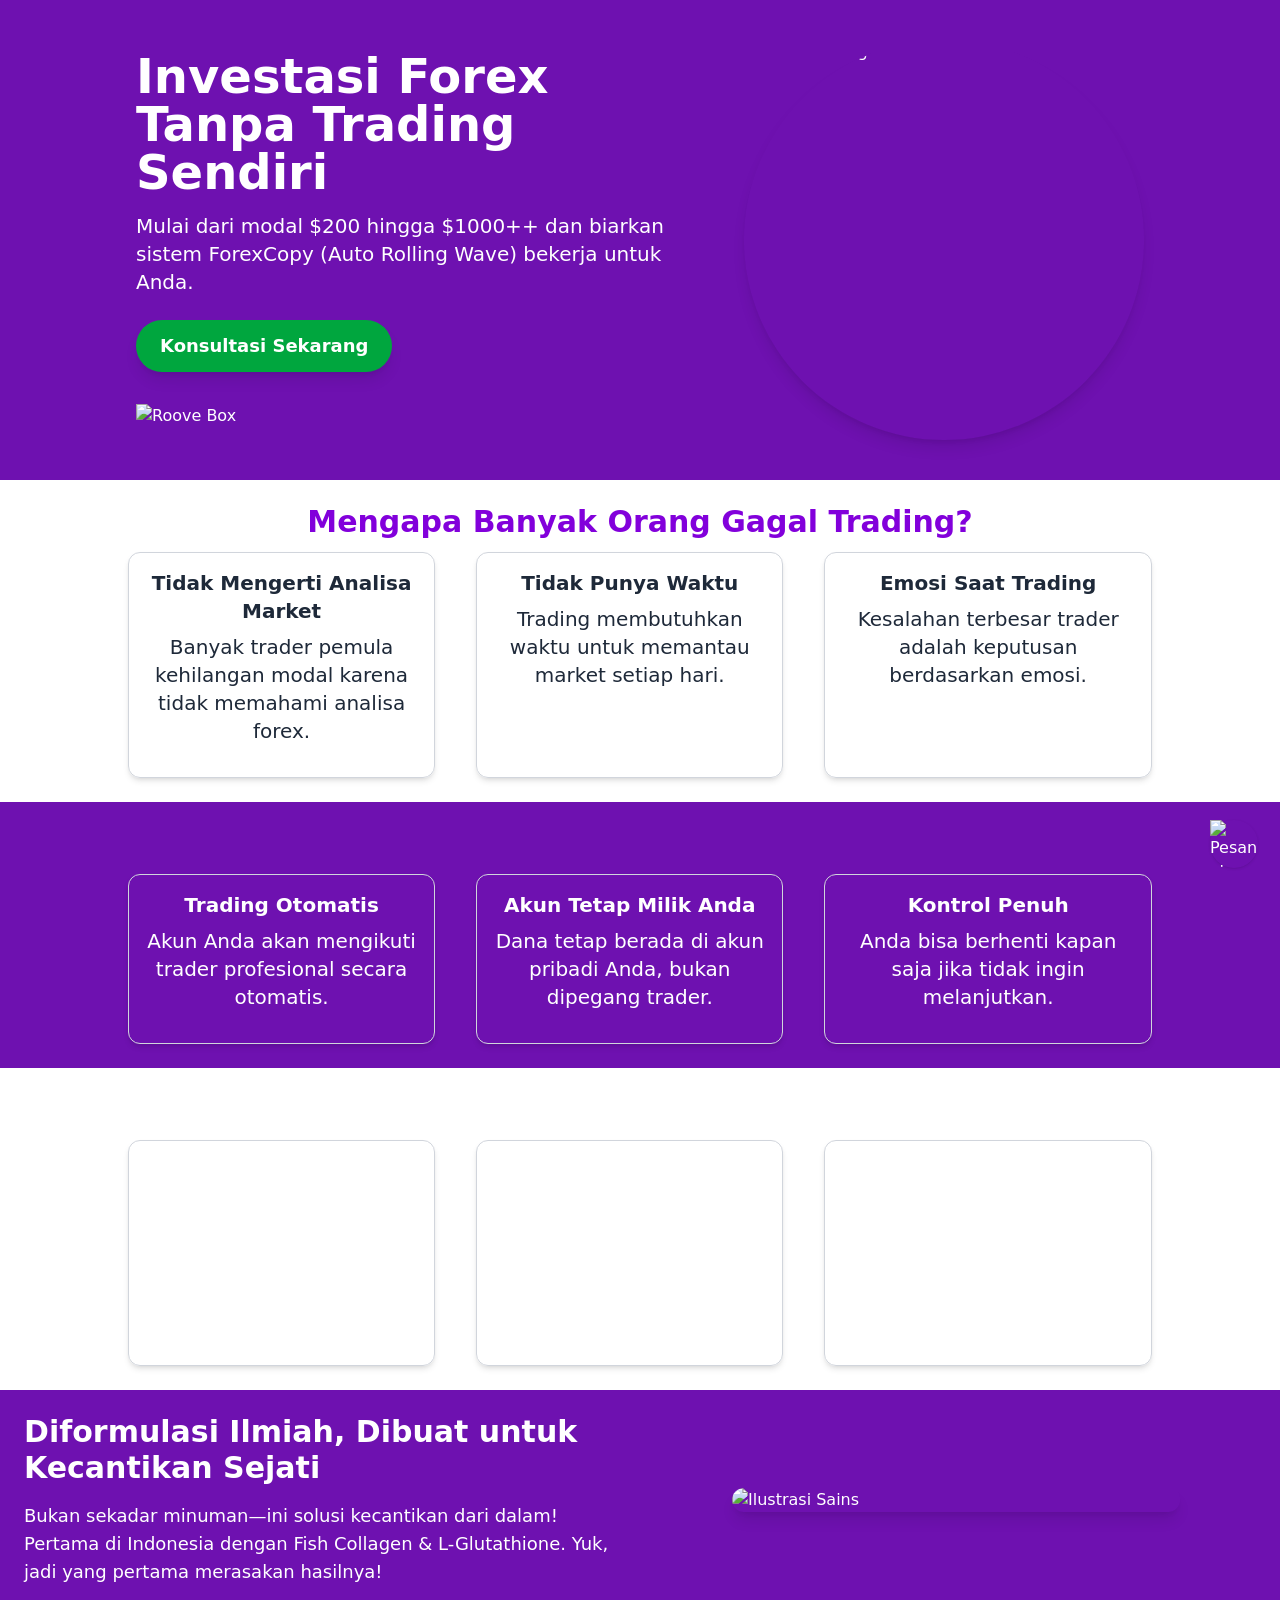
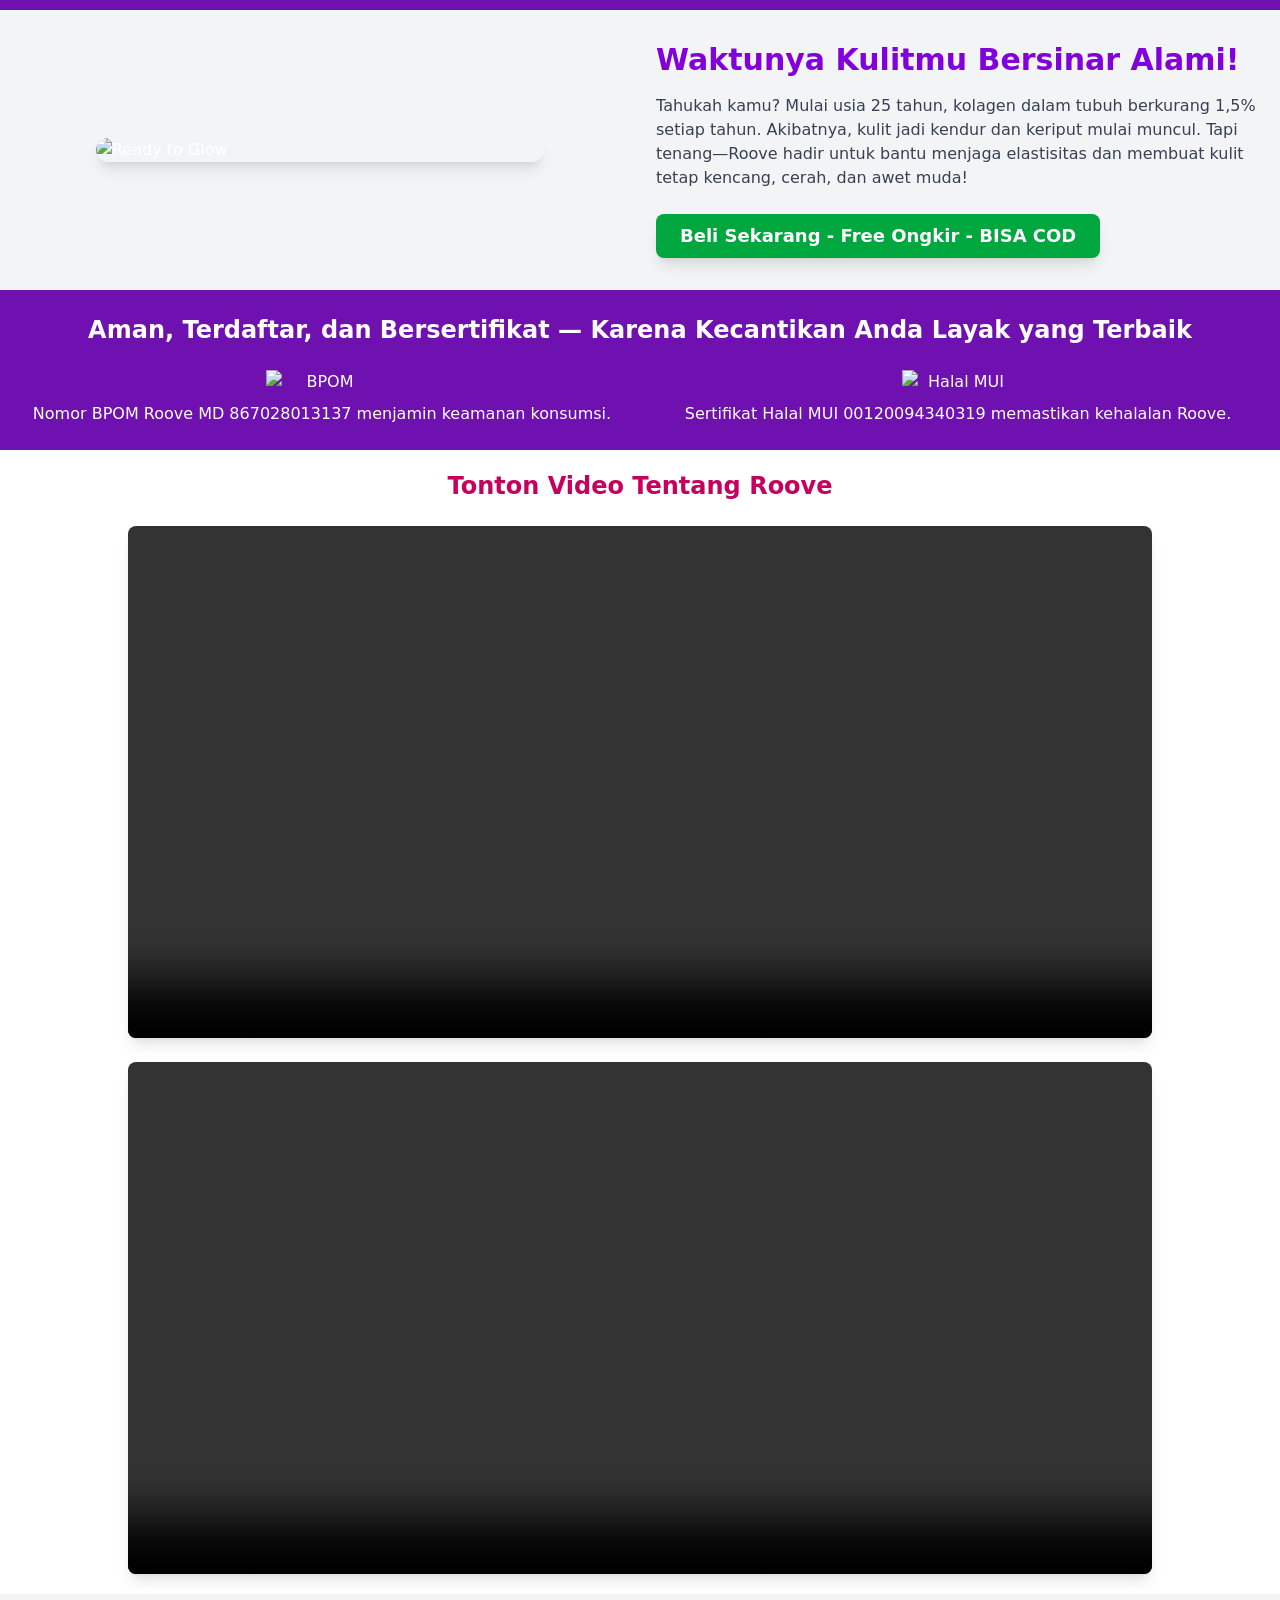
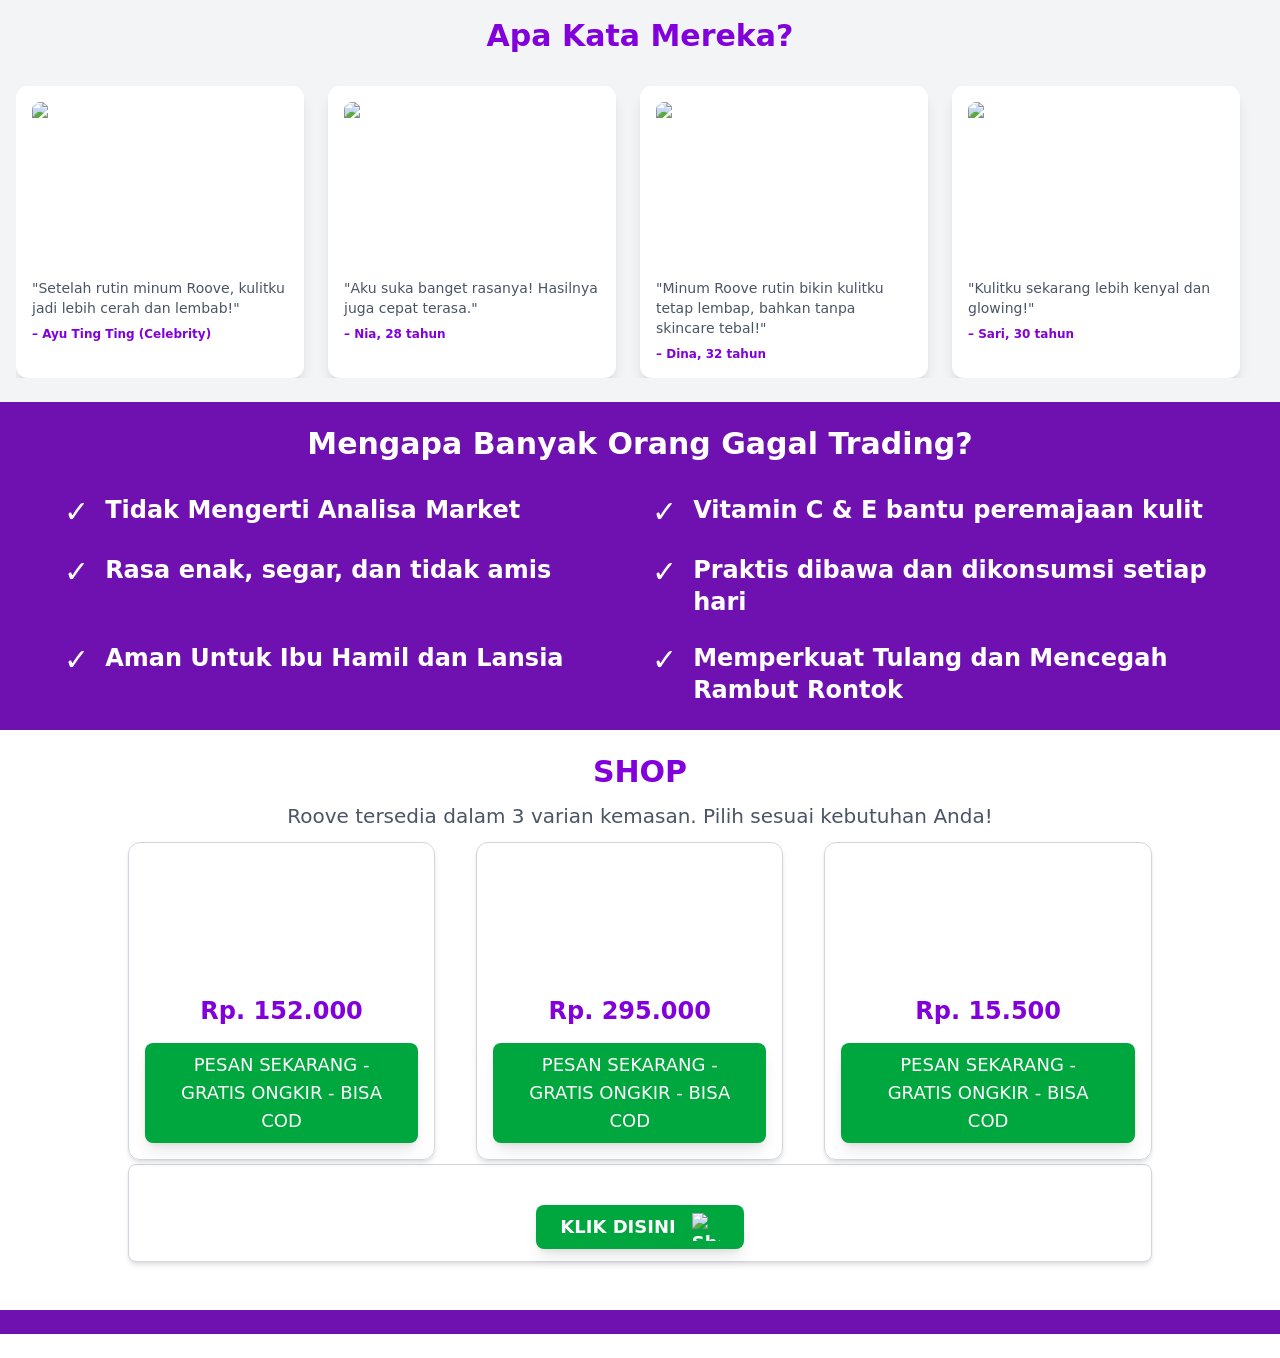
==== commit d2e835fa: "Update index.html" ====
--- a/index.html
+++ b/index.html
@@ -15,10 +15,10 @@
     <meta name="author" content="Toko Kecantikan Glowing" />
     <title>Roove Collagen Asli | Glowing Lebih Cepat | Gratis Ongkir</title>
     <link href="output.css" rel="stylesheet" />
-    <link rel="icon" type="image/png" href="./assets/favicon.jpg" />
+    <link rel="icon" type="image/png" href="https://forex-images.ifxdb.com/avatars/gradient-back-instaforex70x70.jpg" />
 
     <!-- Framer Motion -->
-    <script src="https://unpkg.com/framer-motion@11.0.3/dist/framer-motion.js"></script>
+    <script src="framer-motion.js"></script>
 
     <!-- Google tag (gtag.js) -->
     <script
@@ -54,11 +54,11 @@
         background: #f1f1f1;
       }
       ::-webkit-scrollbar-thumb {
-        background: #9333ea;
+        background: #750012;
         border-radius: 4px;
       }
       ::-webkit-scrollbar-thumb:hover {
-        background: #7c3aed;
+        background: #00054a;
       }
 
       /* Smooth scrolling */
@@ -208,34 +208,34 @@
   </head>
   <body class="bg-white text-gray-800">
     <!-- Hero Section -->
-    <section id="hero" class="py-10 px-4 text-center overflow-hidden">
+    <section id="hero" class="py-10 px-4 text-center bg-purple-800 text-white py-6 overflow-hidden">
       <div
         class="container mx-auto flex flex-col md:flex-row-reverse items-center justify-center gap-8 text-center md:text-left"
       >
         <!-- Gambar Ayu -->
         <div class="fade-in slide-in-right">
           <img
-            src="./assets/ayu-ting-ting.webp"
+            src="insta.png"
             alt="Ayu Ting Ting"
             class="w-80 h-80 md:w-[400px] md:h-[400px] rounded-full mx-auto md:mx-0 shadow-lg hover-lift float"
           />
         </div>
 
         <!-- Konten Teks -->
+
         <div class="max-w-xl fade-in slide-in-left">
-          <h1 class="text-3xl md:text-5xl font-bold text-pink-600">
-            Cerahkan Hari dengan
-            <span class="text-purple-800"> Roove Collagen Drink </span>
+          <h1 class="text-3xl md:text-5xl font-bold">
+            Investasi Forex<br>
+	<span> Tanpa Trading Sendiri </span>
           </h1>
           <p class="mt-4 text-lg md:text-xl">
-            Minuman kolagen rasa enak, bantu kulitmu tampak lebih sehat dan
-            glowing alami.
+            Mulai dari modal $200 hingga $1000++ dan biarkan sistem ForexCopy (Auto Rolling Wave) bekerja untuk Anda.
           </p>
           <a
-            href="https://wa.me/6285883875292"
+            href="https://wa.me/6283897906925"
             class="mt-6 inline-block bg-green-600 hover:bg-green-700 text-white font-semibold py-3 px-6 rounded-full shadow-lg transition-all duration-300 hover:scale-105 text-[14px] md:text-lg active:scale-95 animate-pulse hover-glow pulse-glow"
           >
-            Beli Sekarang - Free Ongkir - BISA COD
+            Konsultasi Sekarang
           </a>
 
           <!-- Gambar Produk -->
@@ -249,6 +249,122 @@
         </div>
       </div>
     </section>
+    <!-- Problem -->
+    <section class="relative bg-white py-6 overflow-hidden" id="order">
+      <div class="container max-w-screen-lg mx-auto text-center relative z-10">
+        <h2 class="text-3xl font-bold text-purple-700 mb-3 fade-in">Mengapa Banyak Orang Gagal Trading?</h2>
+        <div
+          class="flex flex-col items-center md:flex-row md:items-stretch flex-wrap justify-between gap-3">
+          <!-- Card 1 -->
+          <div
+            class="border border-gray-300 rounded-xl p-4 shadow-md w-[330px] md:w-[48%] lg:w-[30%] fade-in slide-in-left hover-lift hover-glow"
+          >
+            <h3 class="text-xl font-semibold mb-2">
+              Tidak Mengerti Analisa Market
+            </h3>
+            <p class="mb-4 text-xl">Banyak trader pemula kehilangan modal karena tidak memahami analisa forex.</p>
+
+          </div>
+
+          <!-- Card 2 -->
+          <div
+            class="border border-gray-300 rounded-xl p-4 shadow-md w-[330px] md:w-[48%] lg:w-[30%] fade-in scale-in hover-lift hover-glow"
+          >
+            <h3 class="text-xl font-semibold mb-2">
+              Tidak Punya Waktu
+            </h3>
+            <p class="mb-4 text-xl">Trading membutuhkan waktu untuk memantau market setiap hari.</p>
+
+          </div>
+
+          <!-- Card 3 (Tambahan) -->
+          <div
+            class="border border-gray-300 rounded-xl p-4 shadow-md w-[330px] md:w-[48%] lg:w-[32%] fade-in slide-in-right hover-lift hover-glow"
+          >
+            <h3 class="text-xl font-semibold mb-2">
+              Emosi Saat Trading
+            </h3>
+            <p class="mb-4 text-xl">Kesalahan terbesar trader adalah keputusan berdasarkan emosi.</p>
+           </div>
+        </div>
+      </div><br>
+    <!-- Solusi -->
+    <section class="bg-purple-800 text-white py-6 overflow-hidden id="order">
+      <div class="container max-w-screen-lg mx-auto text-center relative z-10">
+        <h2 class="text-3xl font-bold text-white mb-3 fade-in">Solusi: Auto Rolling Wave (ForexCopy)</h2>
+        <div
+          class="flex flex-col items-center md:flex-row md:items-stretch flex-wrap justify-between gap-3">
+          <!-- Card 1 -->
+          <div
+            class="border border-gray-300 rounded-xl p-4 shadow-md w-[330px] md:w-[48%] lg:w-[30%] fade-in slide-in-left hover-lift hover-glow"
+          >
+            <h3 class="text-xl font-semibold mb-2">
+              Trading Otomatis
+            </h3>
+            <p class="mb-4 text-xl">Akun Anda akan mengikuti trader profesional secara otomatis.</p>
+
+          </div>
+
+          <!-- Card 2 -->
+          <div
+            class="border border-gray-300 rounded-xl p-4 shadow-md w-[330px] md:w-[48%] lg:w-[30%] fade-in scale-in hover-lift hover-glow"
+          >
+            <h3 class="text-xl font-semibold mb-2">
+              Akun Tetap Milik Anda
+            </h3>
+            <p class="mb-4 text-xl">Dana tetap berada di akun pribadi Anda, bukan dipegang trader.</p>
+
+          </div>
+
+          <!-- Card 3 (Tambahan) -->
+          <div
+            class="border border-gray-300 rounded-xl p-4 shadow-md w-[330px] md:w-[48%] lg:w-[32%] fade-in slide-in-right hover-lift hover-glow"
+          >
+            <h3 class="text-xl font-semibold mb-2">
+              Kontrol Penuh
+            </h3>
+            <p class="mb-4 text-xl">Anda bisa berhenti kapan saja jika tidak ingin melanjutkan.</p>
+           </div>
+        </div>
+      </div><br>
+    <!-- potensi -->
+    <section class="relative bg-white py-6 overflow-hidden" id="order">
+      <div class="container max-w-screen-lg mx-auto text-center relative z-10">       
+<h2 class="text-3xl font-bold mb-3 fade-in">Potensi Keuntungan</h2>
+         <div
+          class="flex flex-col items-center md:flex-row md:items-stretch flex-wrap justify-between gap-3">
+          <!-- Card 1 -->
+          <div
+            class="border border-gray-300 rounded-xl p-4 shadow-md w-[330px] md:w-[48%] lg:w-[30%] fade-in slide-in-left hover-lift hover-glow"
+          >
+            <h3 class="text-xl font-semibold mb-2">
+              Tidak Mengerti Analisa Market
+            </h3>
+            <p class="mb-4 text-xl">Banyak trader pemula kehilangan modal karena tidak memahami analisa forex.</p>
+
+          </div>
+          <!-- Card 2 -->
+          <div
+            class="border border-gray-300 rounded-xl p-4 shadow-md w-[330px] md:w-[48%] lg:w-[30%] fade-in scale-in hover-lift hover-glow"
+          >
+            <h3 class="text-xl font-semibold mb-2">
+              Tidak Punya Waktu
+            </h3>
+            <p class="mb-4 text-xl">Trading membutuhkan waktu untuk memantau market setiap hari.</p>
+
+          </div>
+
+          <!-- Card 3 (Tambahan) -->
+          <div
+            class="border border-gray-300 rounded-xl p-4 shadow-md w-[330px] md:w-[48%] lg:w-[32%] fade-in slide-in-right hover-lift hover-glow"
+          >
+            <h3 class="text-xl font-semibold mb-2">
+              Emosi Saat Trading
+            </h3>
+            <p class="mb-4 text-xl">Kesalahan terbesar trader adalah keputusan berdasarkan emosi.</p>
+           </div>
+        </div>
+      </div><br>
 
     <!-- Diformulasi Ilmiah, Dibuat untuk Kecantikan Sejati Section -->
     <section class="bg-purple-800 text-white py-6 overflow-hidden">
@@ -382,7 +498,7 @@
               class="bg-white shadow-lg rounded-xl p-4 w-72 flex-shrink-0 stagger-item hover-lift hover-glow"
             >
               <img
-                src="./assets/ayu-ting-ting.webp"
+                src="images.jfif"
                 alt="Testimoni 1"
                 class="rounded-lg mb-4 w-full h-40 object-cover"
               />
@@ -504,10 +620,10 @@
       </div>
     </section>
 
-    <!-- Manfaat Section -->
+    <!-- Mengapa -->
     <section id="manfaat" class="py-6 px-6 bg-purple-800 overflow-hidden">
       <h2 class="text-2xl md:text-3xl font-bold text-center text-white fade-in">
-        Manfaat Roove Collagen
+        Mengapa Banyak Orang Gagal Trading?
       </h2>
       <div class="grid md:grid-cols-2 gap-4 md:gap-6 mt-8 max-w-6xl mx-auto">
         <div
@@ -515,7 +631,7 @@
         >
           <span class="text-white text-3xl">✓</span>
           <p class="text-lg md:text-2xl font-bold">
-            Mengandung kolagen ikan berkualitas tinggi
+            Tidak Mengerti Analisa Market
           </p>
         </div>
         <div
@@ -650,30 +766,15 @@
         class="rounded-full shadow hover:opacity-80 transition-all duration-300 hover:scale-110"
       >
         <img
-          src="./assets/whatsapp.webp"
+          src="whatsapp.webp"
           alt="Pesan via WhatsApp"
           class="w-12 h-12 object-contain"
         />
       </a>
 
-      <a
-        href="https://s.shopee.co.id/4AnkvBBvrE"
-        target="_blank"
-        class="rounded-full shadow hover:opacity-80 transition-all duration-300 hover:scale-110"
-      >
-        <img
-          src="./assets/shopee.webp"
-          alt="Pesan via Shopee"
-          class="w-12 h-12 object-contain"
-        />
-      </a>
-    </div>
+        </div>
 
     <!-- Footer -->
-    <div class="bg-black text-center p-4 mt-10 text-sm text-white z-50 fade-in">
-      &copy; 2025 Distributor Resmi Roove Collagen Drink. Developed by Ilman.
-      All Rights Reserved.
-    </div>
 
     <!-- JavaScript for Framer Motion-like animations -->
     <script>
@@ -759,3 +860,4 @@
     </script>
   </body>
 </html>
+
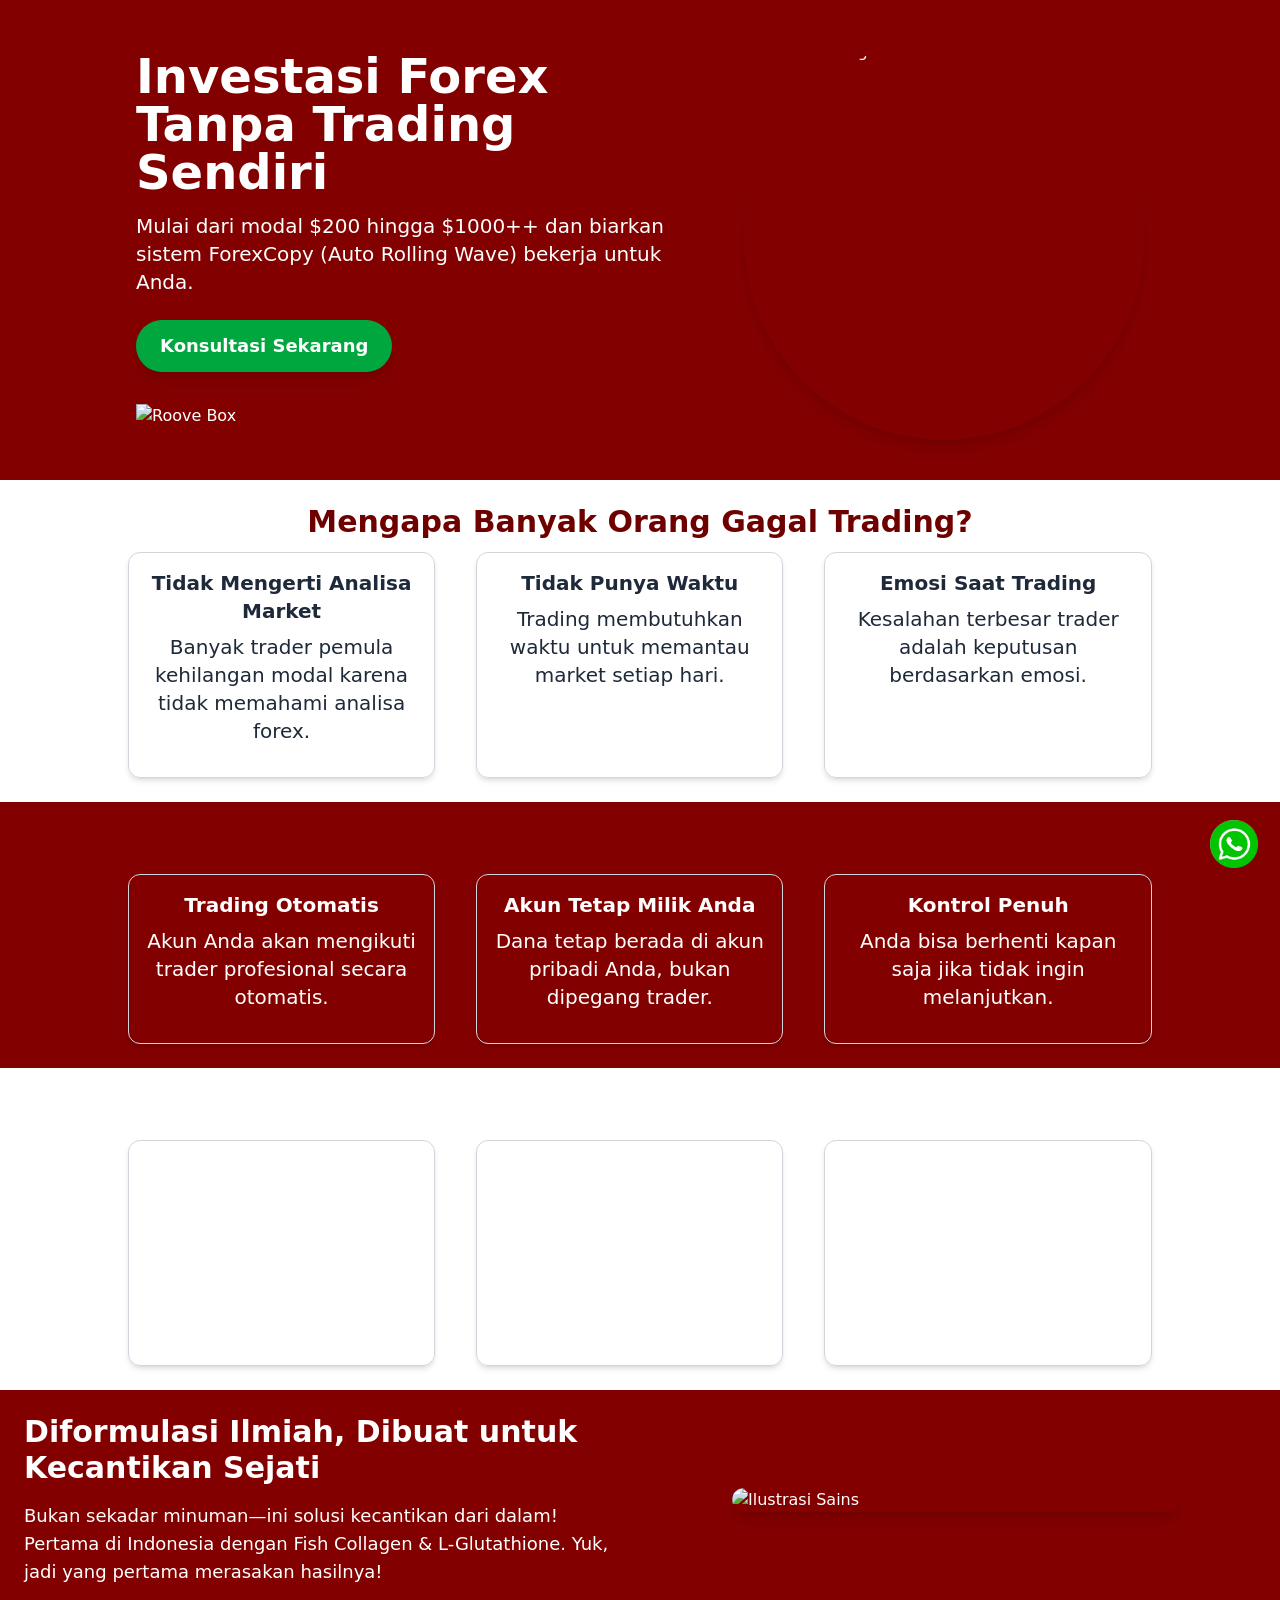
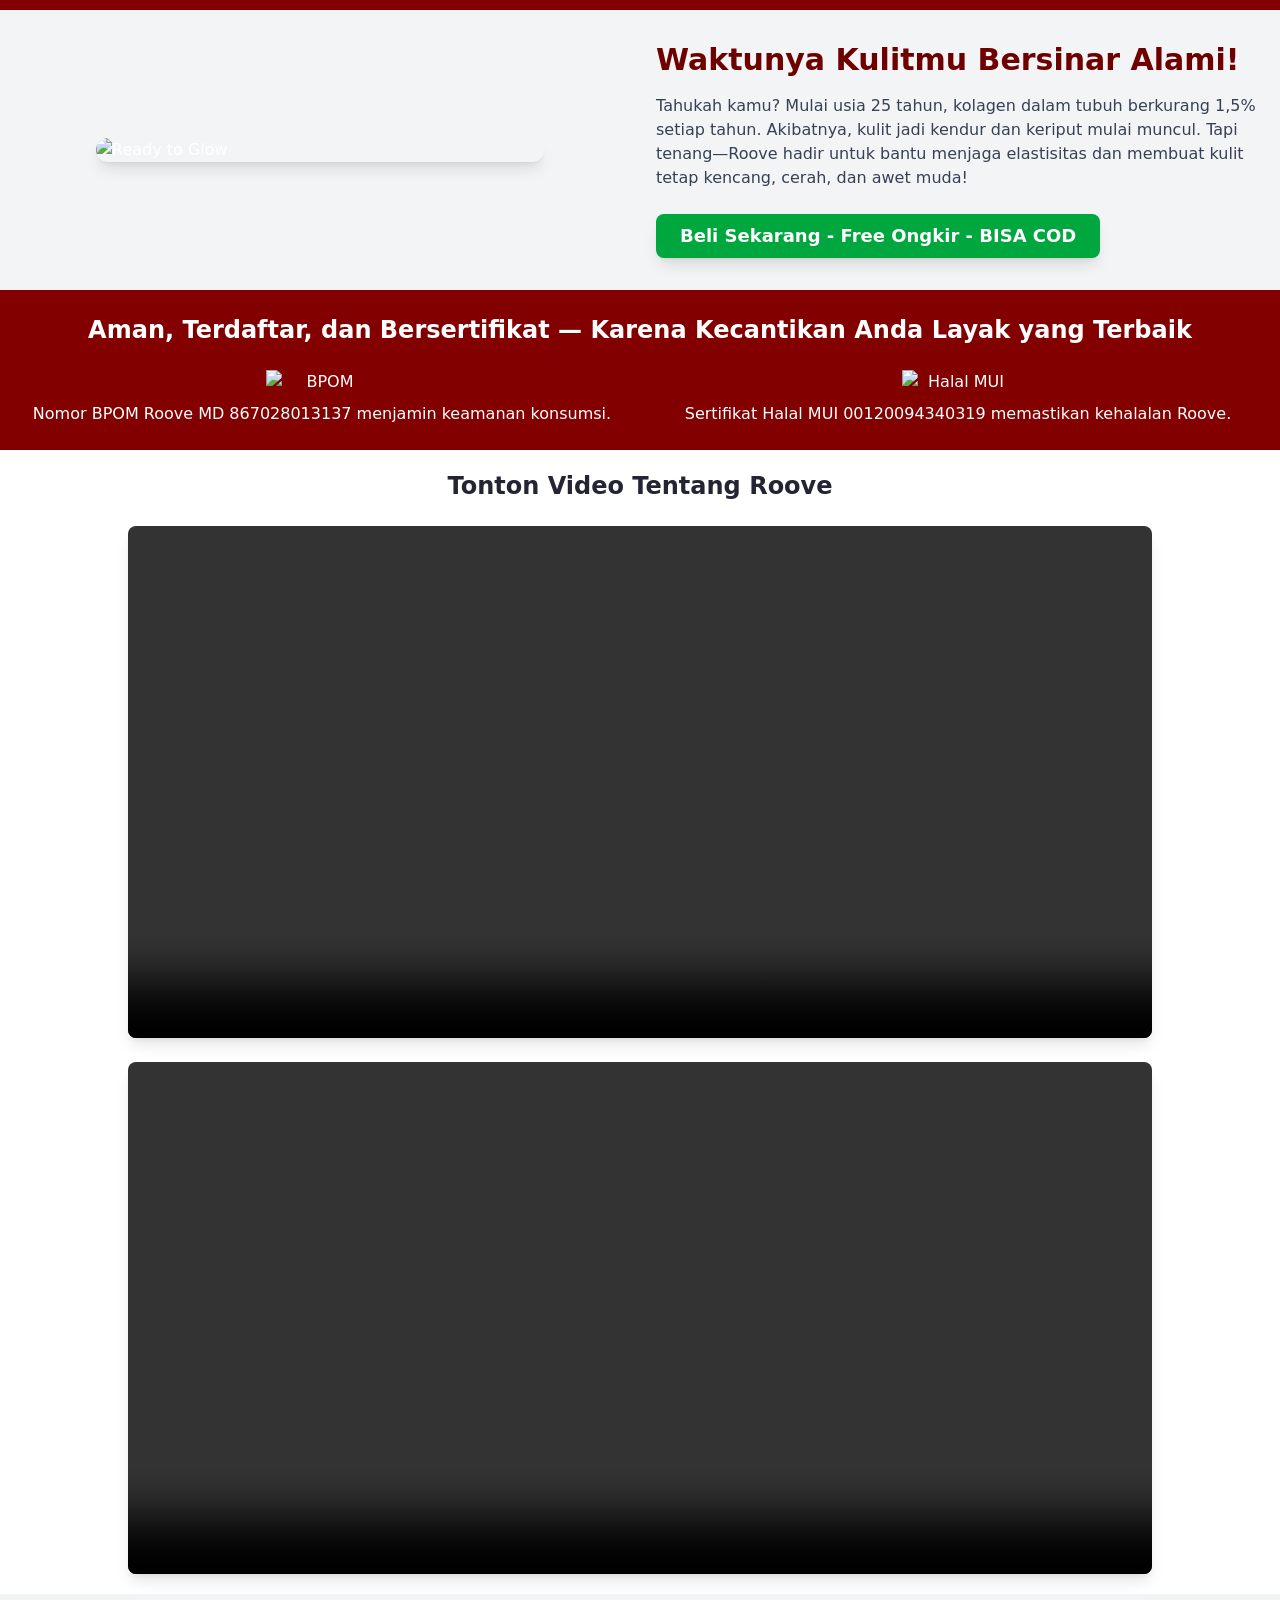
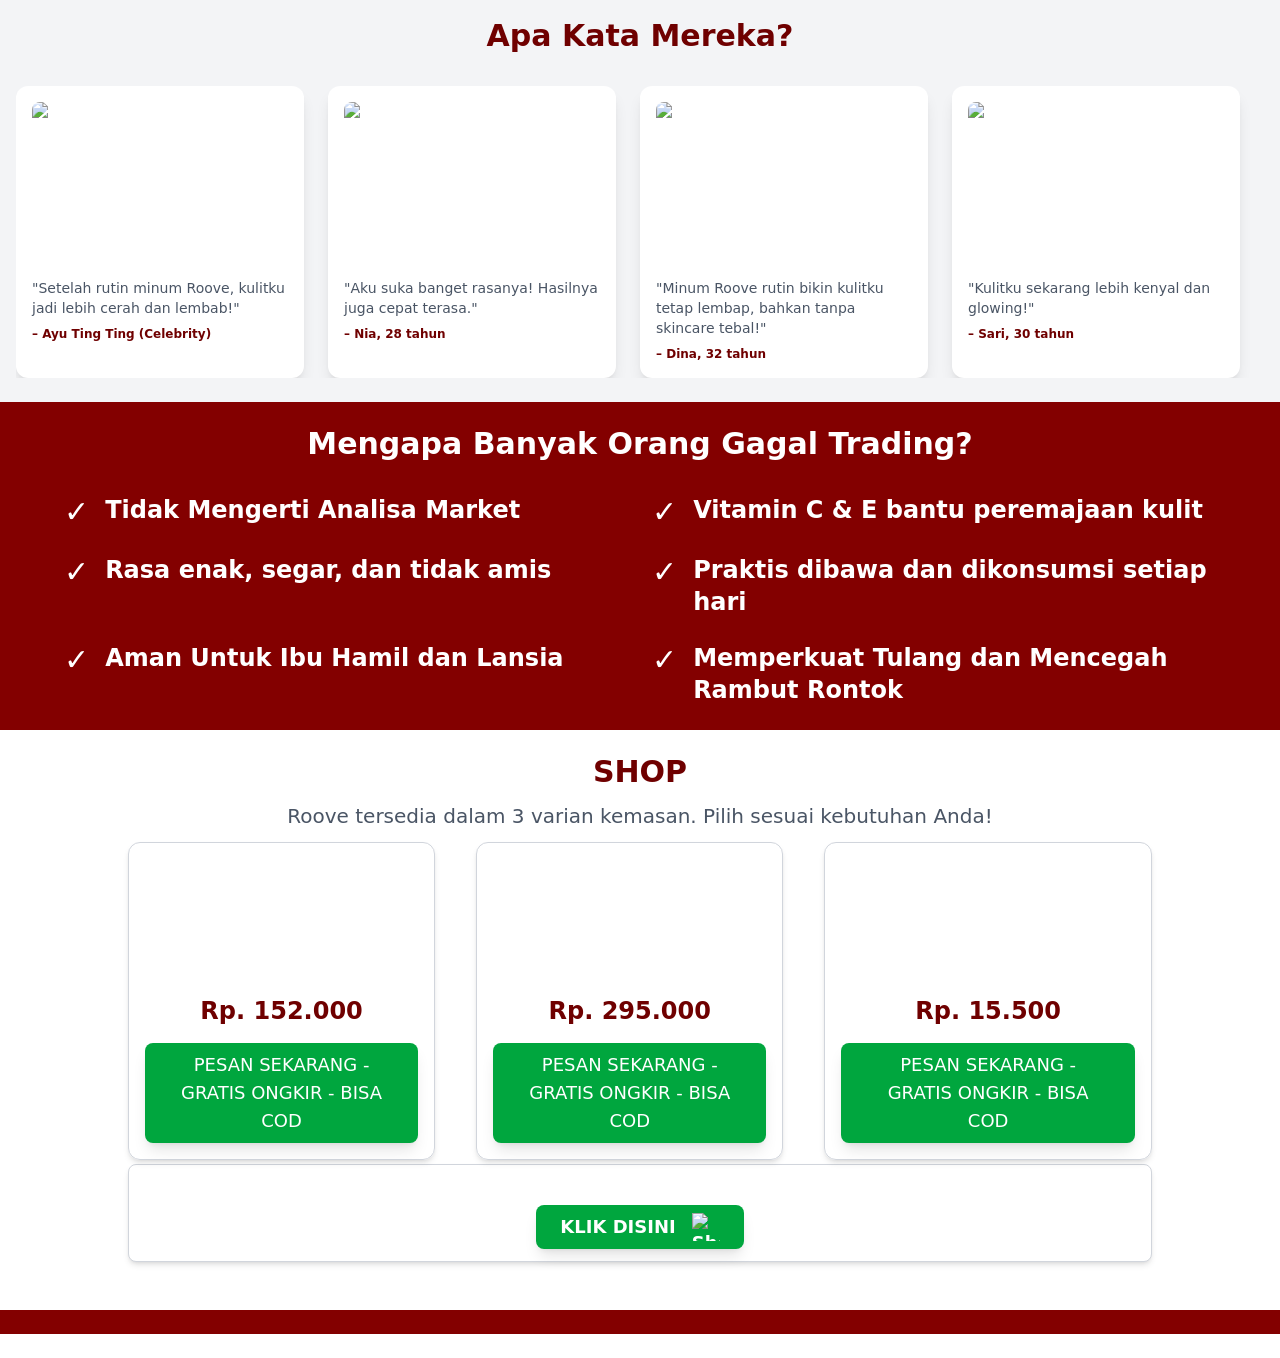
==== commit edf78168: "Update index.html" ====
--- a/index.html
+++ b/index.html
@@ -215,7 +215,7 @@
         <!-- Gambar Ayu -->
         <div class="fade-in slide-in-right">
           <img
-            src="insta.png"
+            src="gambaratas.jpg"
             alt="Ayu Ting Ting"
             class="w-80 h-80 md:w-[400px] md:h-[400px] rounded-full mx-auto md:mx-0 shadow-lg hover-lift float"
           />
--- a/output.css
+++ b/output.css
@@ -8,11 +8,12 @@
     --font-mono: ui-monospace, SFMono-Regular, Menlo, Monaco, Consolas, "Liberation Mono",
       "Courier New", monospace;
     --color-green-600: oklch(62.7% 0.194 149.214);
+    --color-blue-700: oklch(0.7515 0.2368 232.41)
     --color-green-700: oklch(52.7% 0.154 150.069);
-    --color-purple-700: oklch(49.6% 0.265 301.924);
-    --color-purple-800: oklch(43.8% 0.218 303.724);
-    --color-pink-600: oklch(59.2% 0.249 0.584);
-    --color-pink-700: oklch(52.5% 0.223 3.958);
+    --color-purple-700: oklch(0.2671 0.2245 22.76);
+    --color-purple-800: oklch(0.3234 0.2245 22.76);
+    --color-pink-600: oklch(0.3103 0.2269 284.29);
+    --color-pink-700: oklch(0.2671 0.0271 284.29);
     --color-gray-100: oklch(96.7% 0.003 264.542);
     --color-gray-300: oklch(87.2% 0.01 258.338);
     --color-gray-600: oklch(44.6% 0.03 256.802);
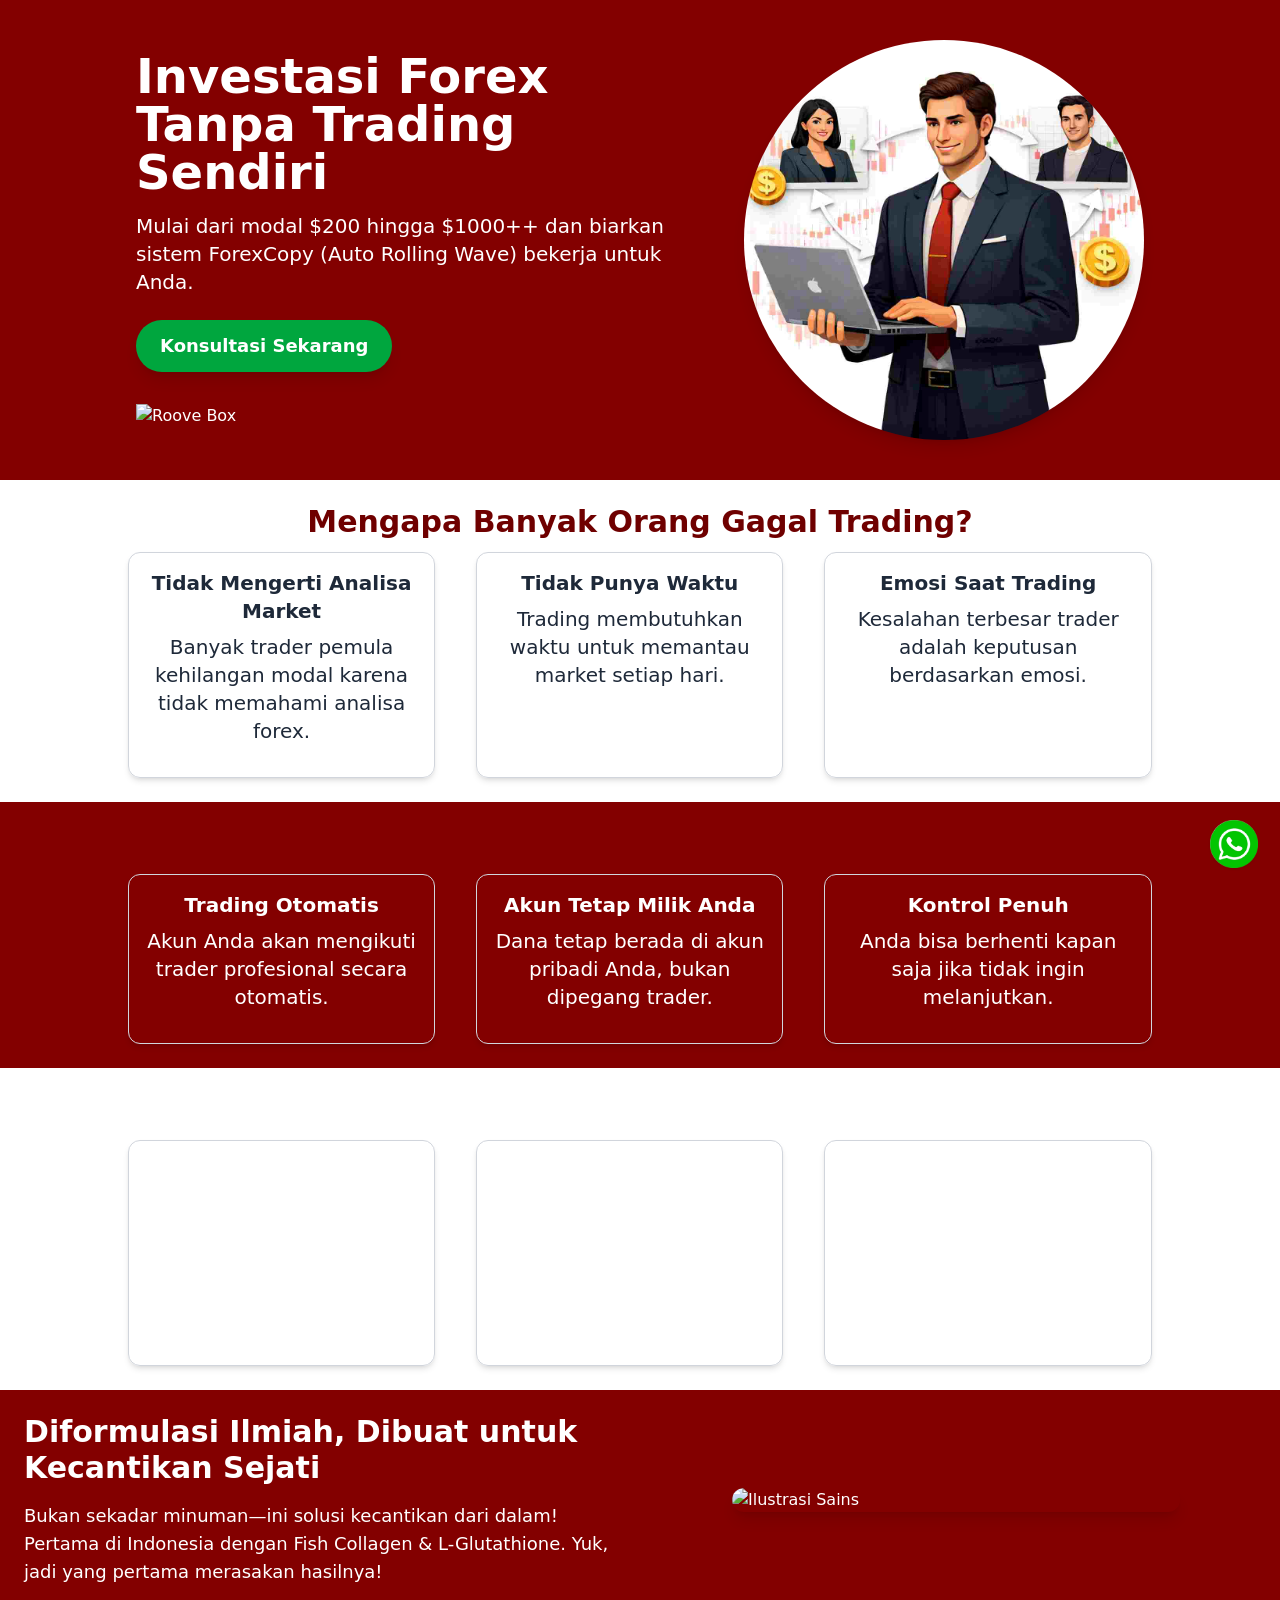
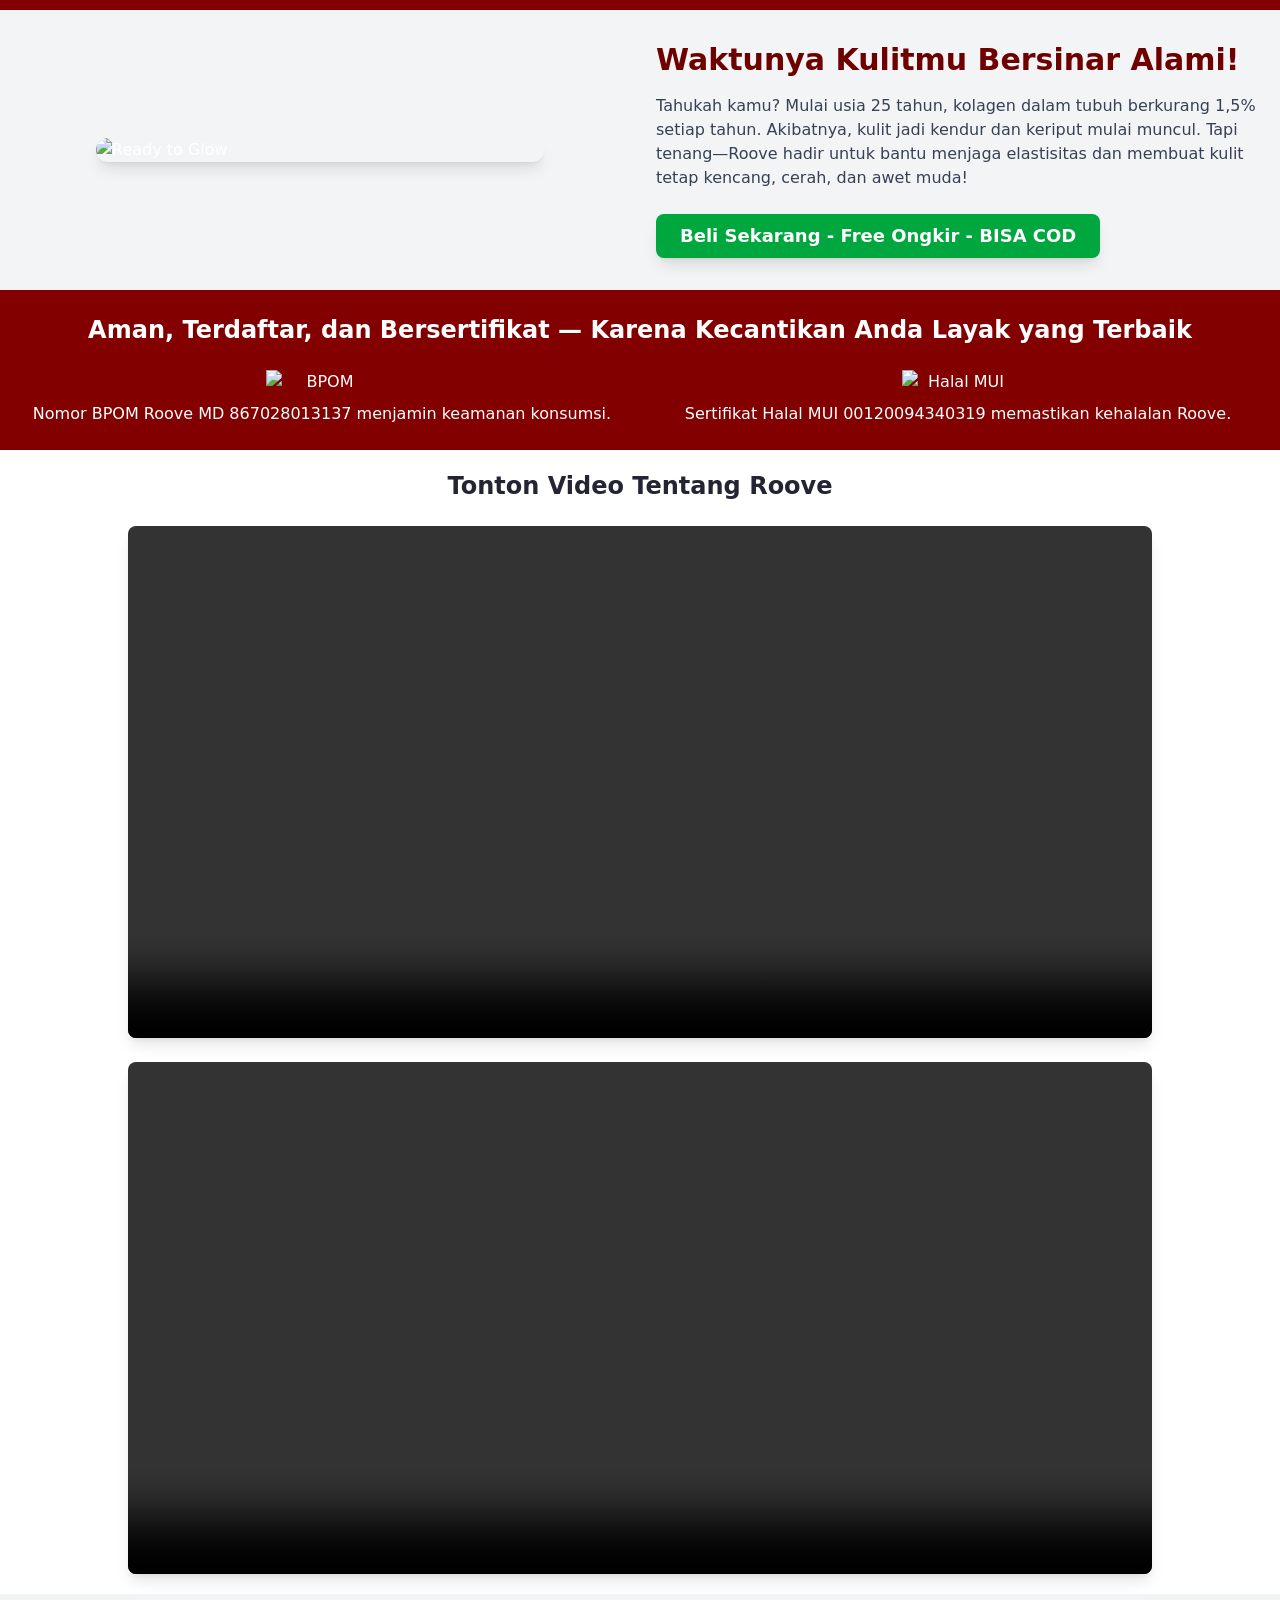
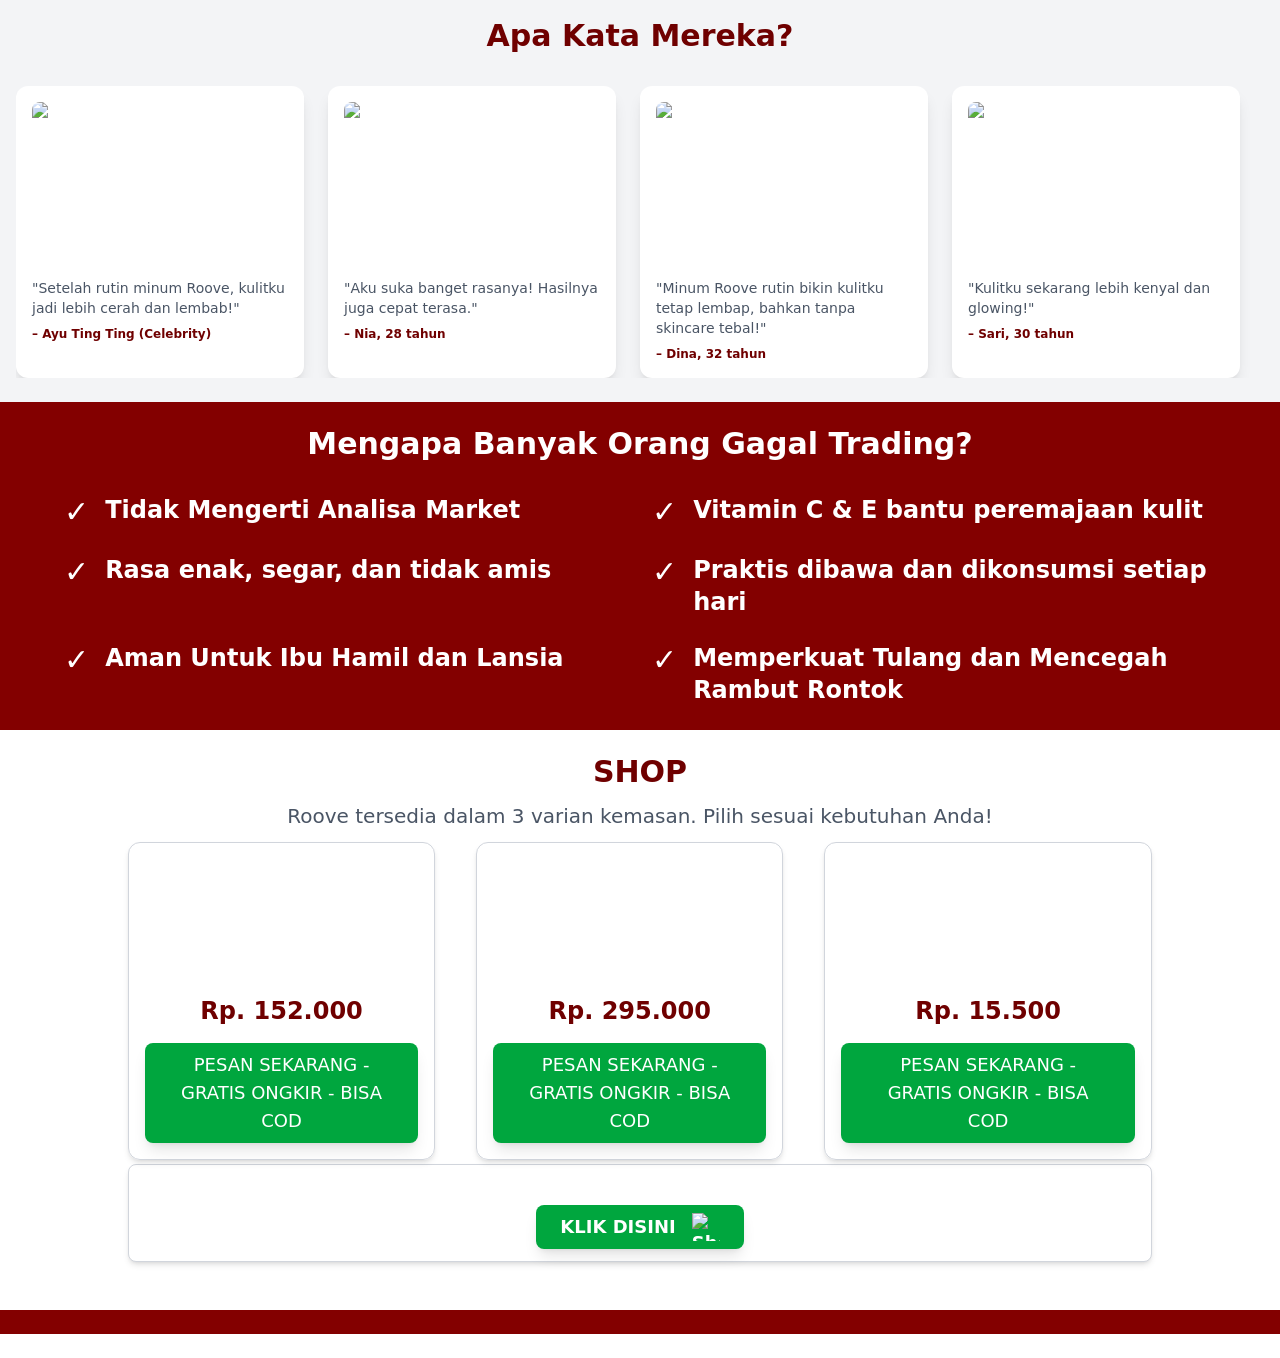
==== commit 6205c839: "Update index.html" ====
--- a/index.html
+++ b/index.html
@@ -215,7 +215,7 @@
         <!-- Gambar Ayu -->
         <div class="fade-in slide-in-right">
           <img
-            src="gambaratas.jpg"
+            src="banneratas.jpg"
             alt="Ayu Ting Ting"
             class="w-80 h-80 md:w-[400px] md:h-[400px] rounded-full mx-auto md:mx-0 shadow-lg hover-lift float"
           />
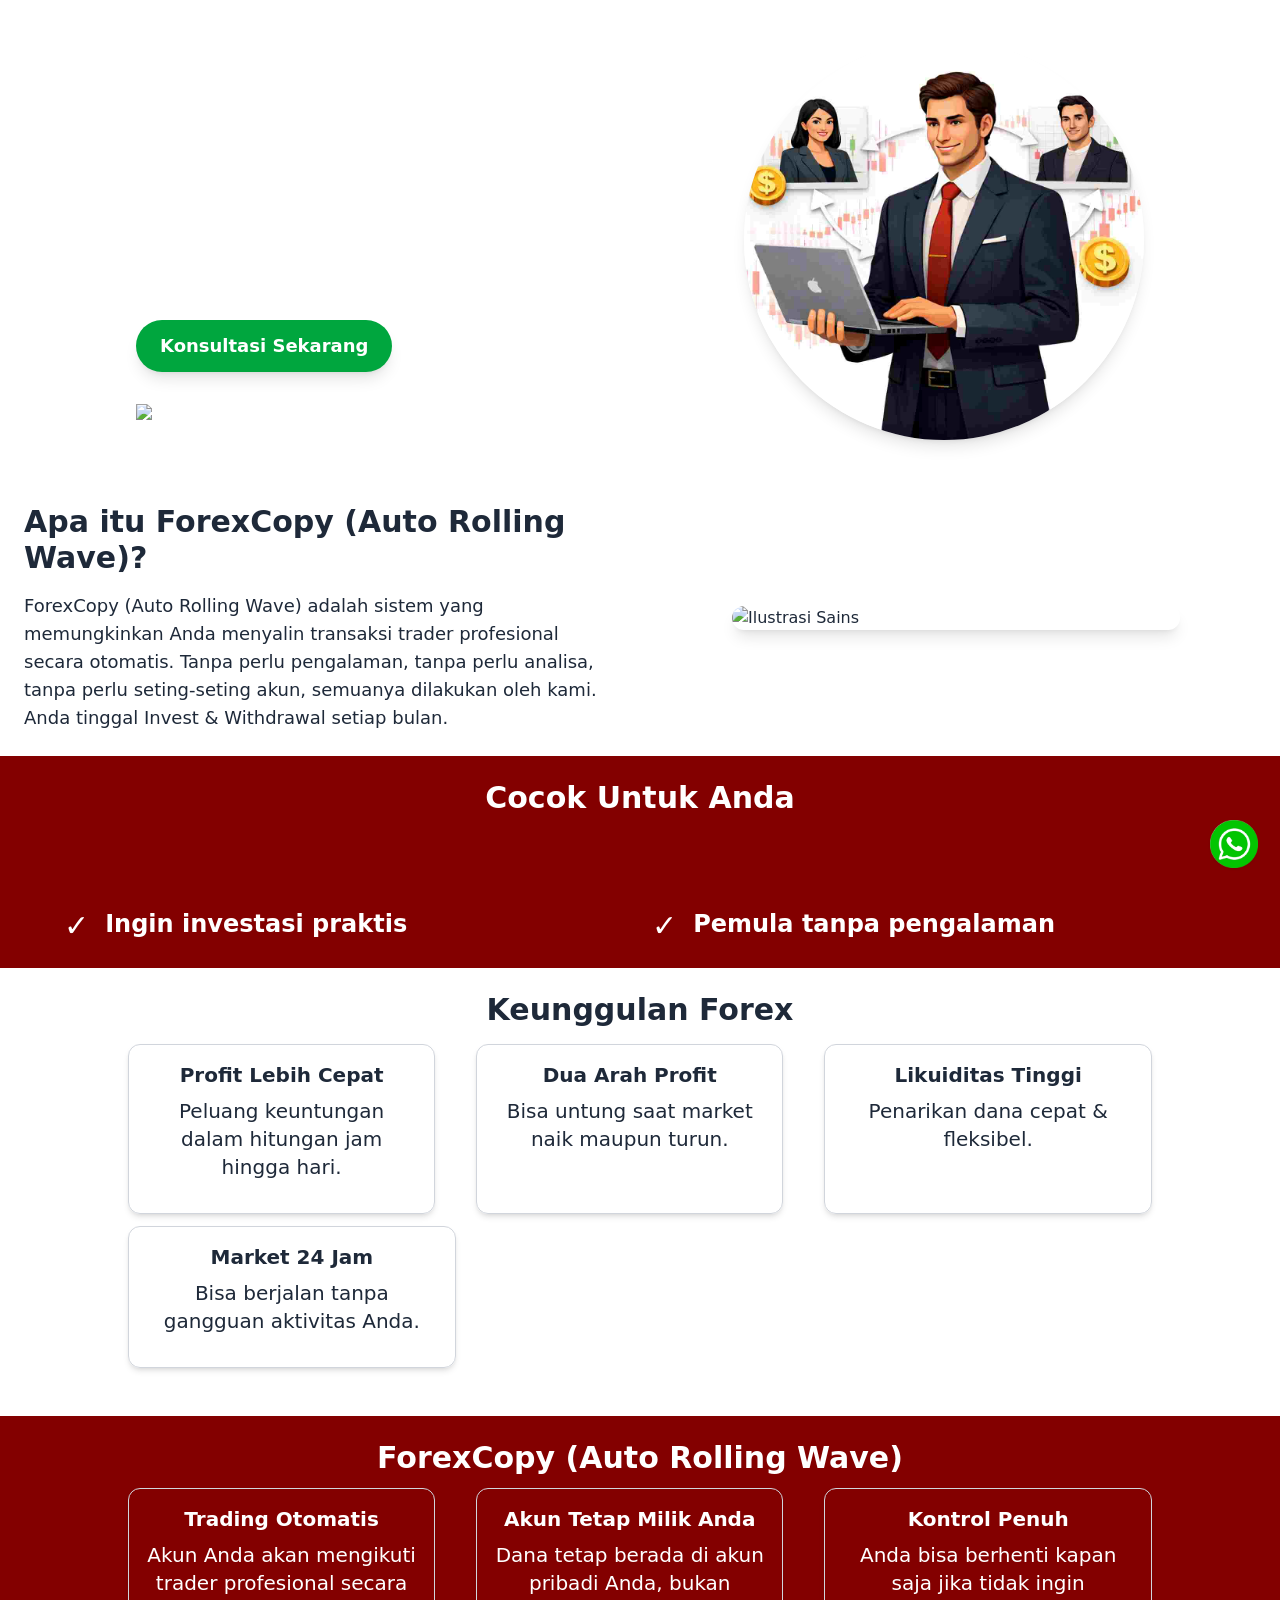
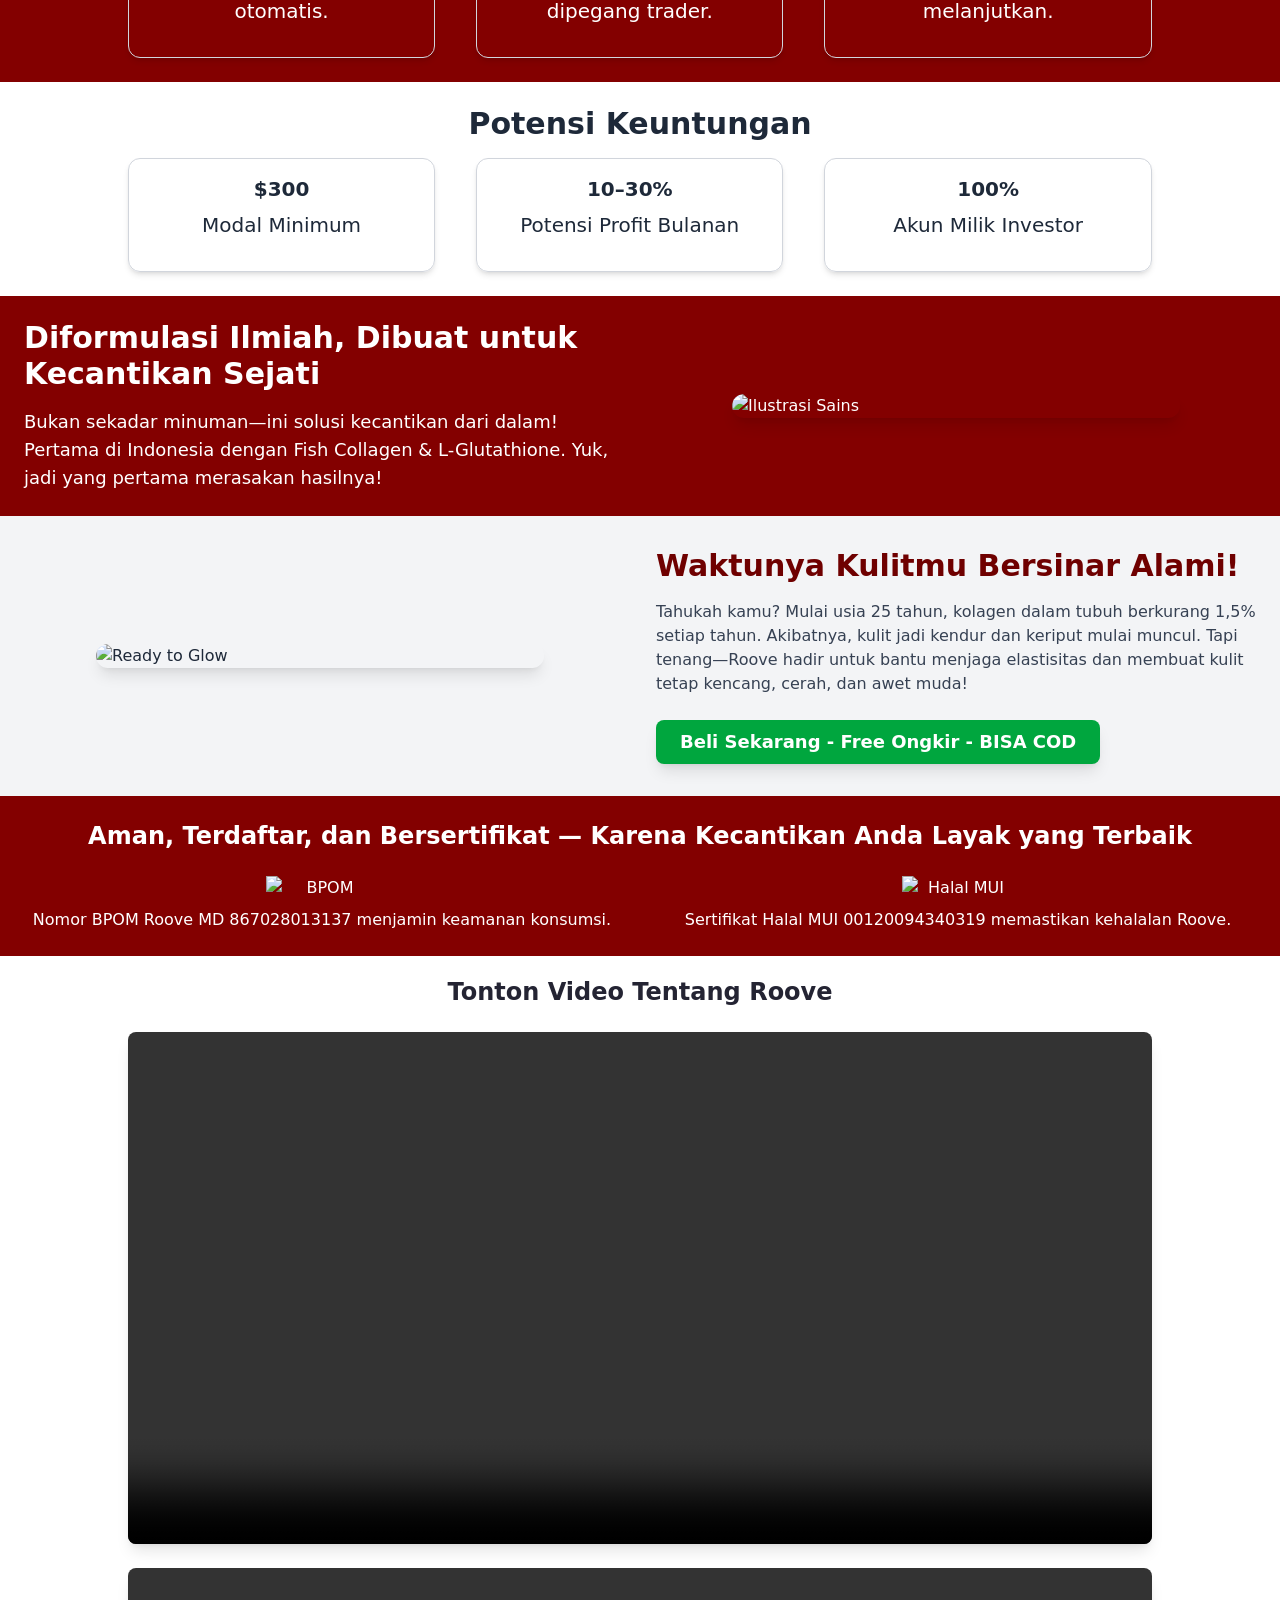
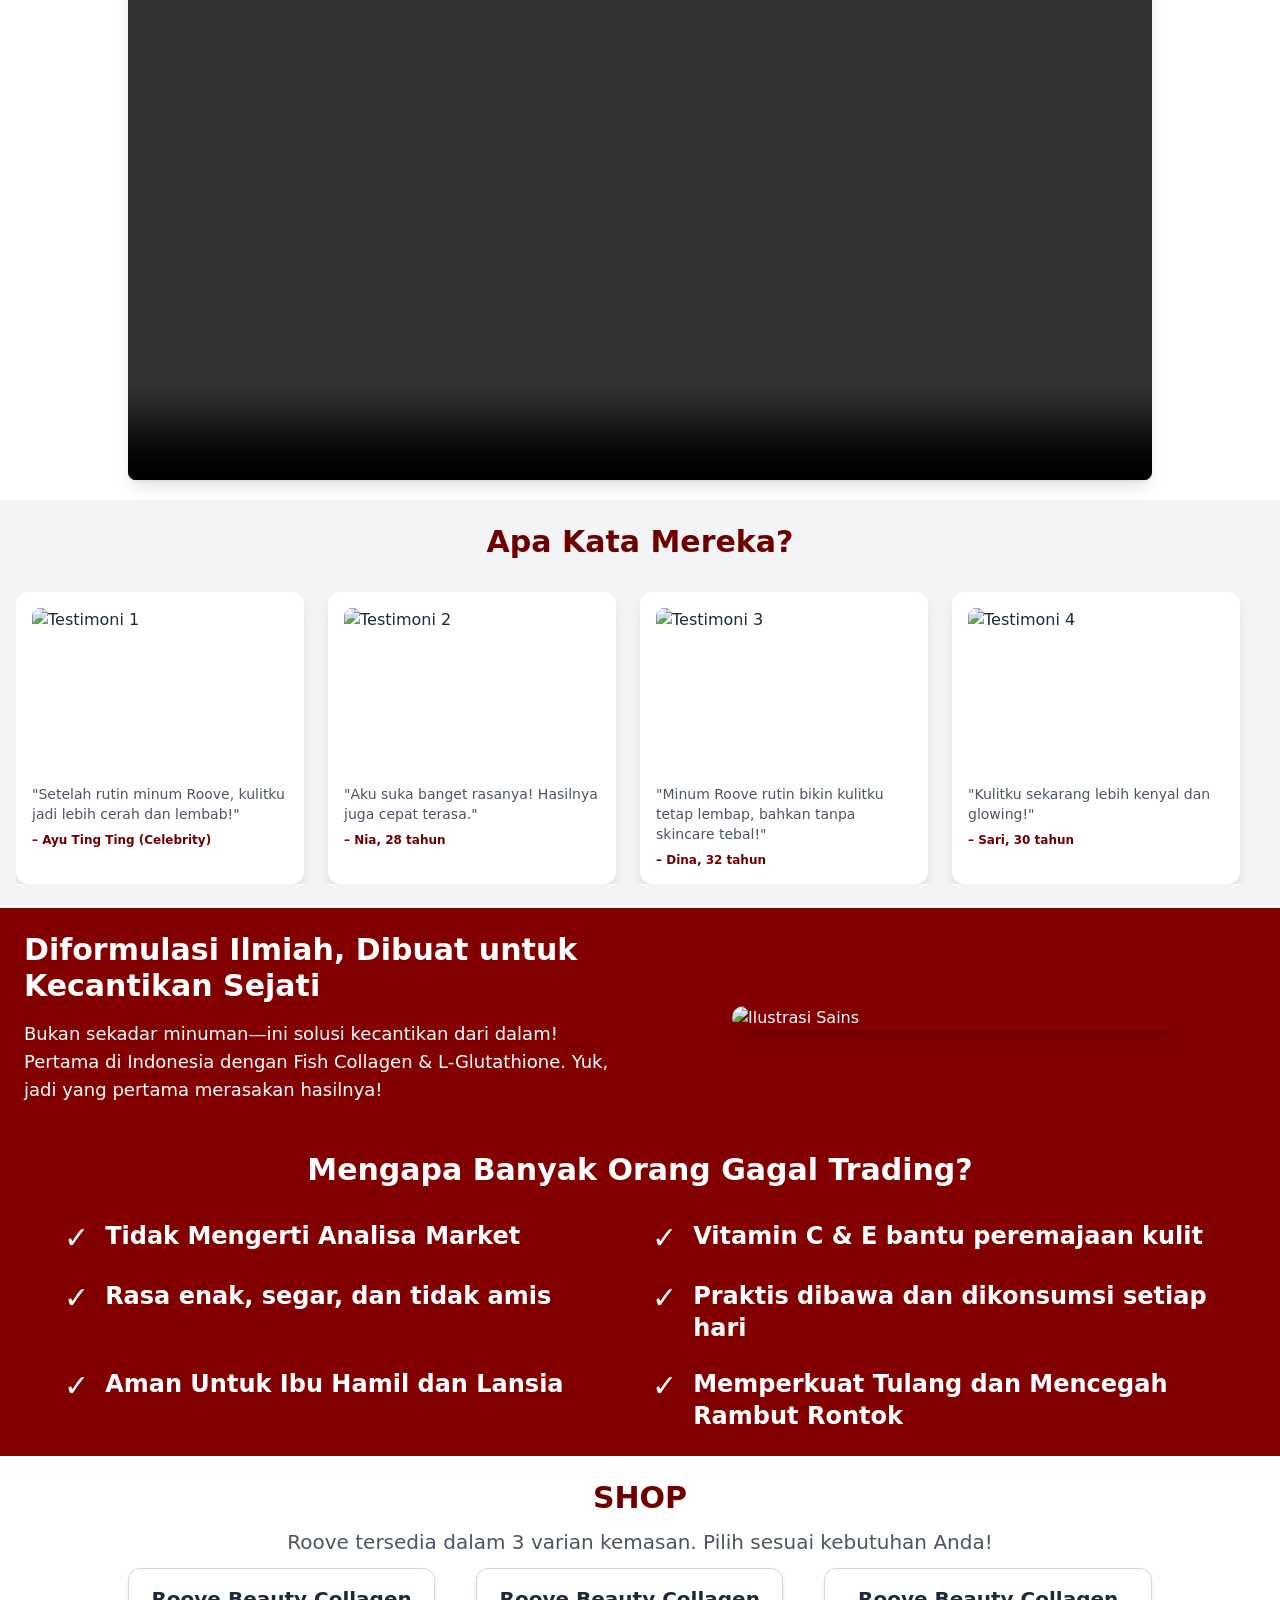
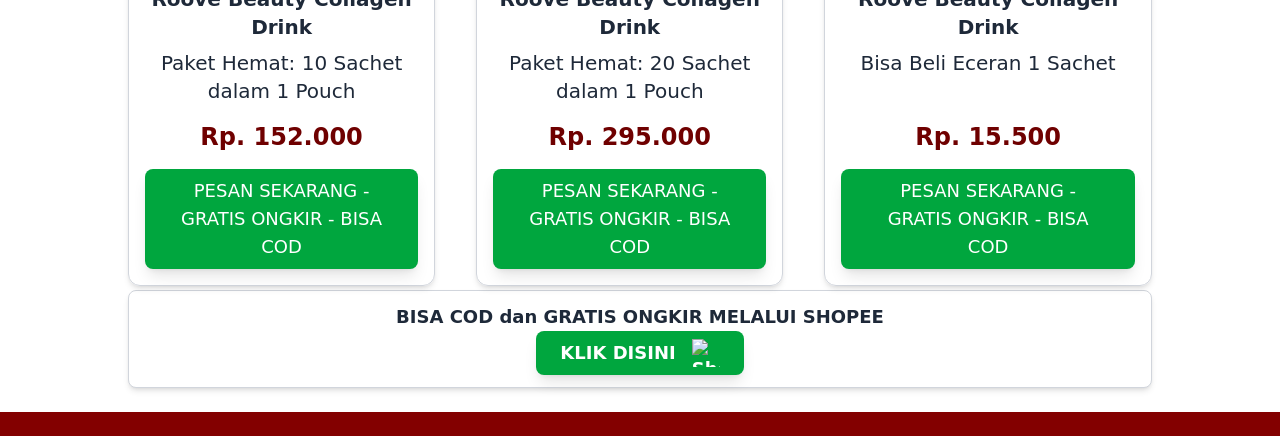
==== commit c022875d: "Update index.html" ====
--- a/index.html
+++ b/index.html
@@ -208,15 +208,15 @@
   </head>
   <body class="bg-white text-gray-800">
     <!-- Hero Section -->
-    <section id="hero" class="py-10 px-4 text-center bg-purple-800 text-white py-6 overflow-hidden">
+    <section id="hero" class="box py-10 px-4 text-center  text-white py-6 overflow-hidden">
       <div
         class="container mx-auto flex flex-col md:flex-row-reverse items-center justify-center gap-8 text-center md:text-left"
       >
-        <!-- Gambar Ayu -->
+        <!-- Gamber Partner Trader -->
         <div class="fade-in slide-in-right">
           <img
             src="banneratas.jpg"
-            alt="Ayu Ting Ting"
+            alt="ForexCopy (Auto Rolling Wave)"
             class="w-80 h-80 md:w-[400px] md:h-[400px] rounded-full mx-auto md:mx-0 shadow-lg hover-lift float"
           />
         </div>
@@ -238,7 +238,7 @@
             Konsultasi Sekarang
           </a>
 
-          <!-- Gambar Produk -->
+          <!-- Gambar Ilustrasi -->
           <div class="mt-8 scale-in">
             <img
               src="./assets/roove-minuman-kecantikan.webp"
@@ -249,10 +249,77 @@
         </div>
       </div>
     </section>
-    <!-- Problem -->
-    <section class="relative bg-white py-6 overflow-hidden" id="order">
+ 
+
+    <!-- Apa Itu ForexCopy Auto Rolling Wave -->
+   <section class="relative bg-white py-6 overflow-hidden" id="order">
+      <div
+        class="container mx-auto px-6 grid md:grid-cols-2 gap-8 items-center"
+      >
+        <div class="fade-in slide-in-left">
+          <h2 class="text-3xl font-bold mb-4">
+            Apa itu ForexCopy (Auto Rolling Wave)?
+          </h2>
+          <p class="text-lg">
+ForexCopy (Auto Rolling Wave) adalah sistem yang memungkinkan Anda menyalin transaksi trader profesional secara otomatis. Tanpa perlu pengalaman, tanpa perlu analisa, tanpa perlu seting-seting akun, semuanya dilakukan oleh kami. Anda tinggal Invest & Withdrawal setiap bulan.
+          </p>
+        </div>
+        <div class="flex justify-center fade-in slide-in-right">
+          <img
+            src="./assets/isi-roove.webp"
+            alt="Ilustrasi Sains"
+            class="w-full max-w-md rounded-xl shadow-lg hover-lift"
+          />
+        </div>
+      </div>
+    </section>
+  <!-- Cocok Untuk -->
+    <section id="manfaat" class="py-6 px-6 bg-purple-800 overflow-hidden">
+      <h2 class="text-2xl md:text-3xl font-bold text-center text-white fade-in">
+       Cocok Untuk Anda
+      </h2>
+      <div class="grid md:grid-cols-2 gap-4 md:gap-6 mt-8 max-w-6xl mx-auto">
+        <div
+          class="flex items-start space-x-4 text-white fade-in slide-in-left"
+        >
+          <span class="text-white text-3xl">✓</span>
+          <p class="text-lg md:text-2xl font-bold">
+            Usia 20 – 60 tahun
+          </p>
+        </div>
+        <div
+          class="flex items-start space-x-4 text-white fade-in slide-in-right"
+        >
+          <span class="text-white text-3xl">✓</span>
+          <p class="text-lg md:text-2xl font-bold">
+            Tidak punya waktu trading
+          </p>
+        </div>
+        <div
+          class="flex items-start space-x-4 text-white fade-in slide-in-left"
+        >
+          <span class="text-white text-3xl">✓</span>
+          <p class="text-lg md:text-2xl font-bold">
+            Ingin investasi praktis
+          </p>
+        </div>
+        <div
+          class="flex items-start space-x-4 text-white fade-in slide-in-right"
+        >
+          <span class="text-white text-3xl">✓</span>
+          <p class="text-lg md:text-2xl font-bold">
+            Pemula tanpa pengalaman
+          </p>
+        </div>
+
+      </div>
+    </section>
+
+<br>
+   <!-- Keunggulan Forex -->
+    <section class="bg-white text-gray-800">
       <div class="container max-w-screen-lg mx-auto text-center relative z-10">
-        <h2 class="text-3xl font-bold text-purple-700 mb-3 fade-in">Mengapa Banyak Orang Gagal Trading?</h2>
+        <h2 class="text-3xl font-bold mb-4 fade-in">Keunggulan Forex</h2>
         <div
           class="flex flex-col items-center md:flex-row md:items-stretch flex-wrap justify-between gap-3">
           <!-- Card 1 -->
@@ -260,9 +327,9 @@
             class="border border-gray-300 rounded-xl p-4 shadow-md w-[330px] md:w-[48%] lg:w-[30%] fade-in slide-in-left hover-lift hover-glow"
           >
             <h3 class="text-xl font-semibold mb-2">
-              Tidak Mengerti Analisa Market
-            </h3>
-            <p class="mb-4 text-xl">Banyak trader pemula kehilangan modal karena tidak memahami analisa forex.</p>
+              Profit Lebih Cepat
+            </h3>
+            <p class="mb-4 text-xl">Peluang keuntungan dalam hitungan jam hingga hari.</p>
 
           </div>
 
@@ -271,9 +338,9 @@
             class="border border-gray-300 rounded-xl p-4 shadow-md w-[330px] md:w-[48%] lg:w-[30%] fade-in scale-in hover-lift hover-glow"
           >
             <h3 class="text-xl font-semibold mb-2">
-              Tidak Punya Waktu
-            </h3>
-            <p class="mb-4 text-xl">Trading membutuhkan waktu untuk memantau market setiap hari.</p>
+              Dua Arah Profit
+            </h3>
+            <p class="mb-4 text-xl">Bisa untung saat market naik maupun turun.</p>
 
           </div>
 
@@ -282,16 +349,28 @@
             class="border border-gray-300 rounded-xl p-4 shadow-md w-[330px] md:w-[48%] lg:w-[32%] fade-in slide-in-right hover-lift hover-glow"
           >
             <h3 class="text-xl font-semibold mb-2">
-              Emosi Saat Trading
-            </h3>
-            <p class="mb-4 text-xl">Kesalahan terbesar trader adalah keputusan berdasarkan emosi.</p>
+              Likuiditas Tinggi
+            </h3>
+            <p class="mb-4 text-xl">Penarikan dana cepat & fleksibel.</p>
            </div>
+          <!-- Card 4 (Tambahan) -->
+          <div
+            class="border border-gray-300 rounded-xl p-4 shadow-md w-[330px] md:w-[48%] lg:w-[32%] fade-in slide-in-right hover-lift hover-glow"
+          >
+            <h3 class="text-xl font-semibold mb-2">
+              Market 24 Jam
+            </h3>
+            <p class="mb-4 text-xl">Bisa berjalan tanpa gangguan aktivitas Anda.</p>
+           </div>
+
         </div>
       </div><br>
+
+ <br>
     <!-- Solusi -->
     <section class="bg-purple-800 text-white py-6 overflow-hidden id="order">
       <div class="container max-w-screen-lg mx-auto text-center relative z-10">
-        <h2 class="text-3xl font-bold text-white mb-3 fade-in">Solusi: Auto Rolling Wave (ForexCopy)</h2>
+        <h2 class="text-3xl font-bold text-white mb-3 fade-in">ForexCopy (Auto Rolling Wave)</h2>
         <div
           class="flex flex-col items-center md:flex-row md:items-stretch flex-wrap justify-between gap-3">
           <!-- Card 1 -->
@@ -327,30 +406,31 @@
            </div>
         </div>
       </div><br>
-    <!-- potensi -->
-    <section class="relative bg-white py-6 overflow-hidden" id="order">
-      <div class="container max-w-screen-lg mx-auto text-center relative z-10">       
-<h2 class="text-3xl font-bold mb-3 fade-in">Potensi Keuntungan</h2>
-         <div
+    <!-- Potensi Keuntungan -->
+    <section class="bg-white text-gray-800">
+      <div class="container max-w-screen-lg mx-auto text-center relative z-10">
+        <br><h2 class="text-3xl font-bold mb-4 fade-in">Potensi Keuntungan</h2>
+        <div
           class="flex flex-col items-center md:flex-row md:items-stretch flex-wrap justify-between gap-3">
           <!-- Card 1 -->
           <div
             class="border border-gray-300 rounded-xl p-4 shadow-md w-[330px] md:w-[48%] lg:w-[30%] fade-in slide-in-left hover-lift hover-glow"
           >
             <h3 class="text-xl font-semibold mb-2">
-              Tidak Mengerti Analisa Market
-            </h3>
-            <p class="mb-4 text-xl">Banyak trader pemula kehilangan modal karena tidak memahami analisa forex.</p>
-
-          </div>
+              $300
+            </h3>
+            <p class="mb-4 text-xl">Modal Minimum</p>
+
+          </div>
+
           <!-- Card 2 -->
           <div
             class="border border-gray-300 rounded-xl p-4 shadow-md w-[330px] md:w-[48%] lg:w-[30%] fade-in scale-in hover-lift hover-glow"
           >
             <h3 class="text-xl font-semibold mb-2">
-              Tidak Punya Waktu
-            </h3>
-            <p class="mb-4 text-xl">Trading membutuhkan waktu untuk memantau market setiap hari.</p>
+              10–30%
+            </h3>
+            <p class="mb-4 text-xl">Potensi Profit Bulanan</p>
 
           </div>
 
@@ -359,12 +439,15 @@
             class="border border-gray-300 rounded-xl p-4 shadow-md w-[330px] md:w-[48%] lg:w-[32%] fade-in slide-in-right hover-lift hover-glow"
           >
             <h3 class="text-xl font-semibold mb-2">
-              Emosi Saat Trading
-            </h3>
-            <p class="mb-4 text-xl">Kesalahan terbesar trader adalah keputusan berdasarkan emosi.</p>
+              100%
+            </h3>
+            <p class="mb-4 text-xl">Akun Milik Investor</p>
            </div>
-        </div>
-      </div><br>
+
+
+        </div>
+      </div>
+<br>
 
     <!-- Diformulasi Ilmiah, Dibuat untuk Kecantikan Sejati Section -->
     <section class="bg-purple-800 text-white py-6 overflow-hidden">
@@ -619,6 +702,30 @@
         </div>
       </div>
     </section>
+    <!-- Diformulasi Ilmiah, Dibuat untuk Kecantikan Sejati Section -->
+    <section class="bg-purple-800 text-white py-6 overflow-hidden">
+      <div
+        class="container mx-auto px-6 grid md:grid-cols-2 gap-8 items-center"
+      >
+        <div class="fade-in slide-in-left">
+          <h2 class="text-3xl font-bold mb-4">
+            Diformulasi Ilmiah, Dibuat untuk Kecantikan Sejati
+          </h2>
+          <p class="text-lg">
+            Bukan sekadar minuman—ini solusi kecantikan dari dalam! Pertama di
+            Indonesia dengan Fish Collagen & L-Glutathione. Yuk, jadi yang
+            pertama merasakan hasilnya!
+          </p>
+        </div>
+        <div class="flex justify-center fade-in slide-in-right">
+          <img
+            src="./assets/isi-roove.webp"
+            alt="Ilustrasi Sains"
+            class="w-full max-w-md rounded-xl shadow-lg hover-lift"
+          />
+        </div>
+      </div>
+    </section>
 
     <!-- Mengapa -->
     <section id="manfaat" class="py-6 px-6 bg-purple-800 overflow-hidden">
